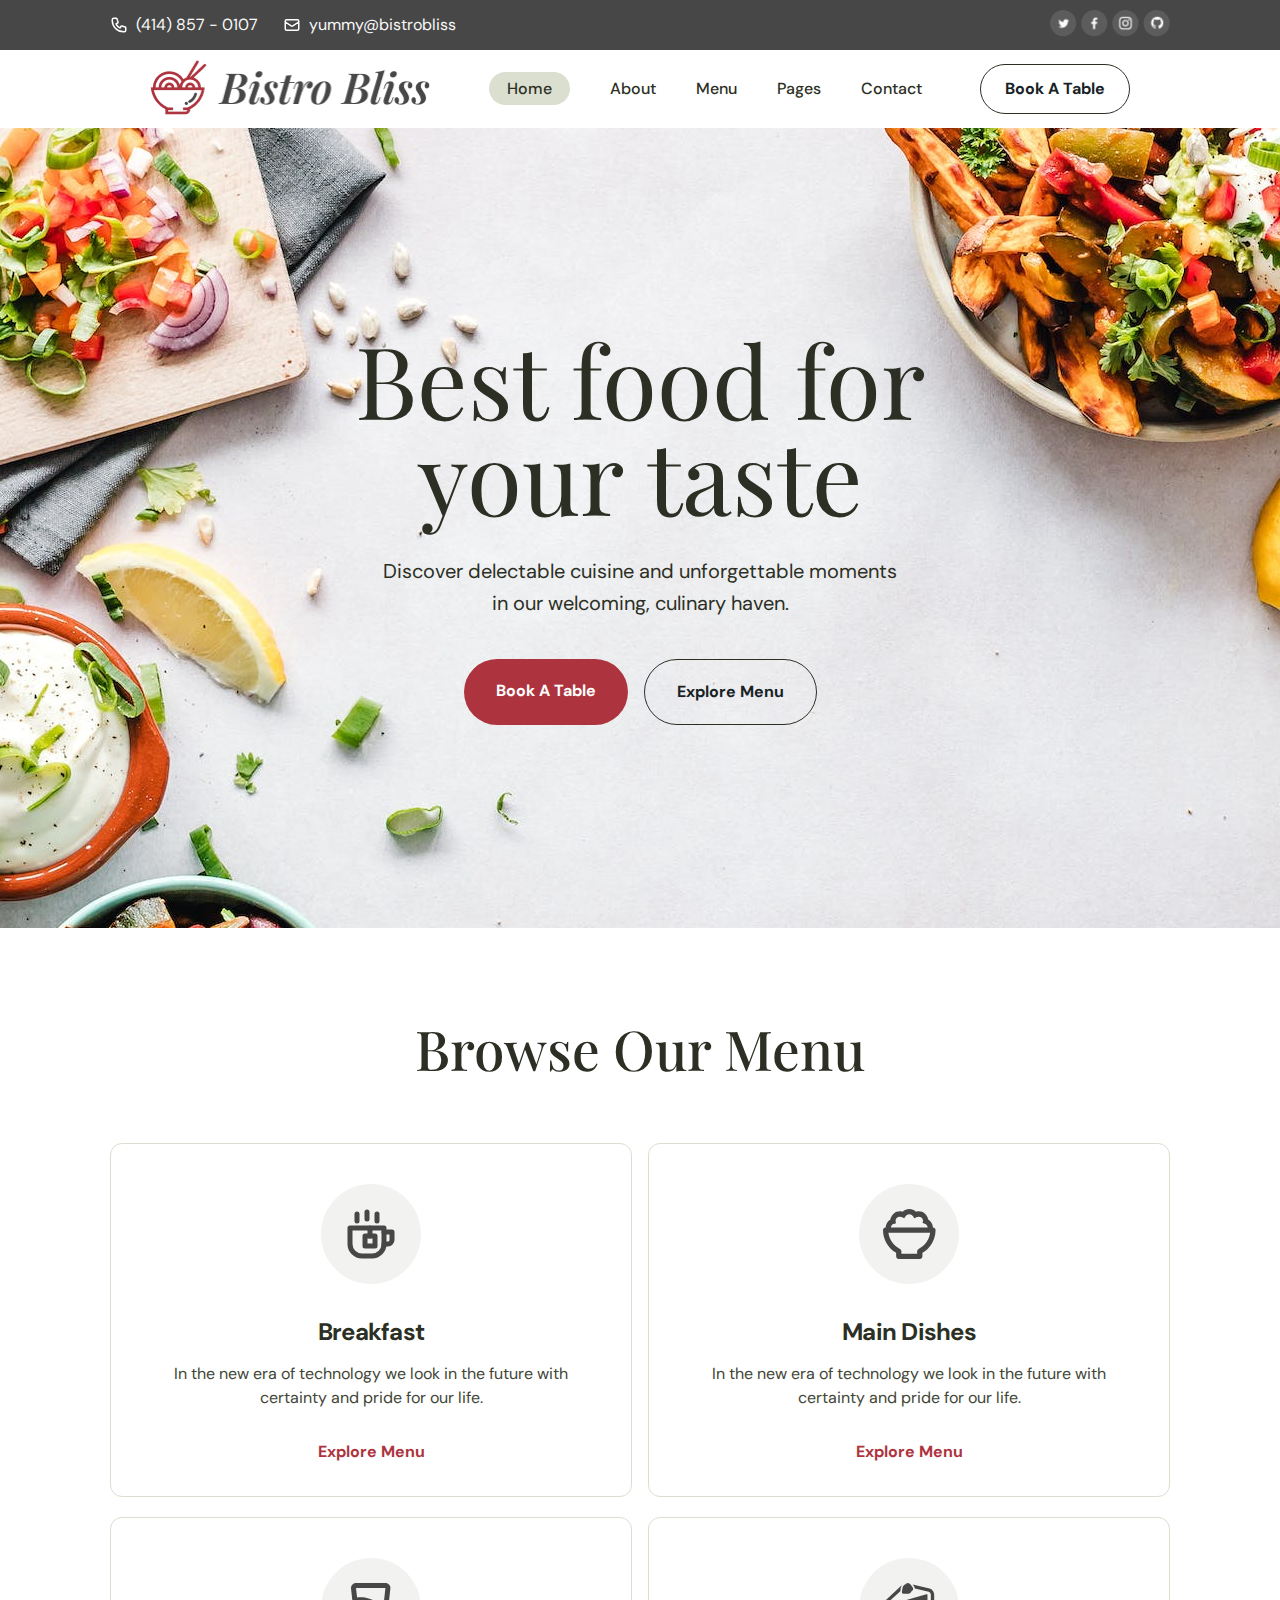
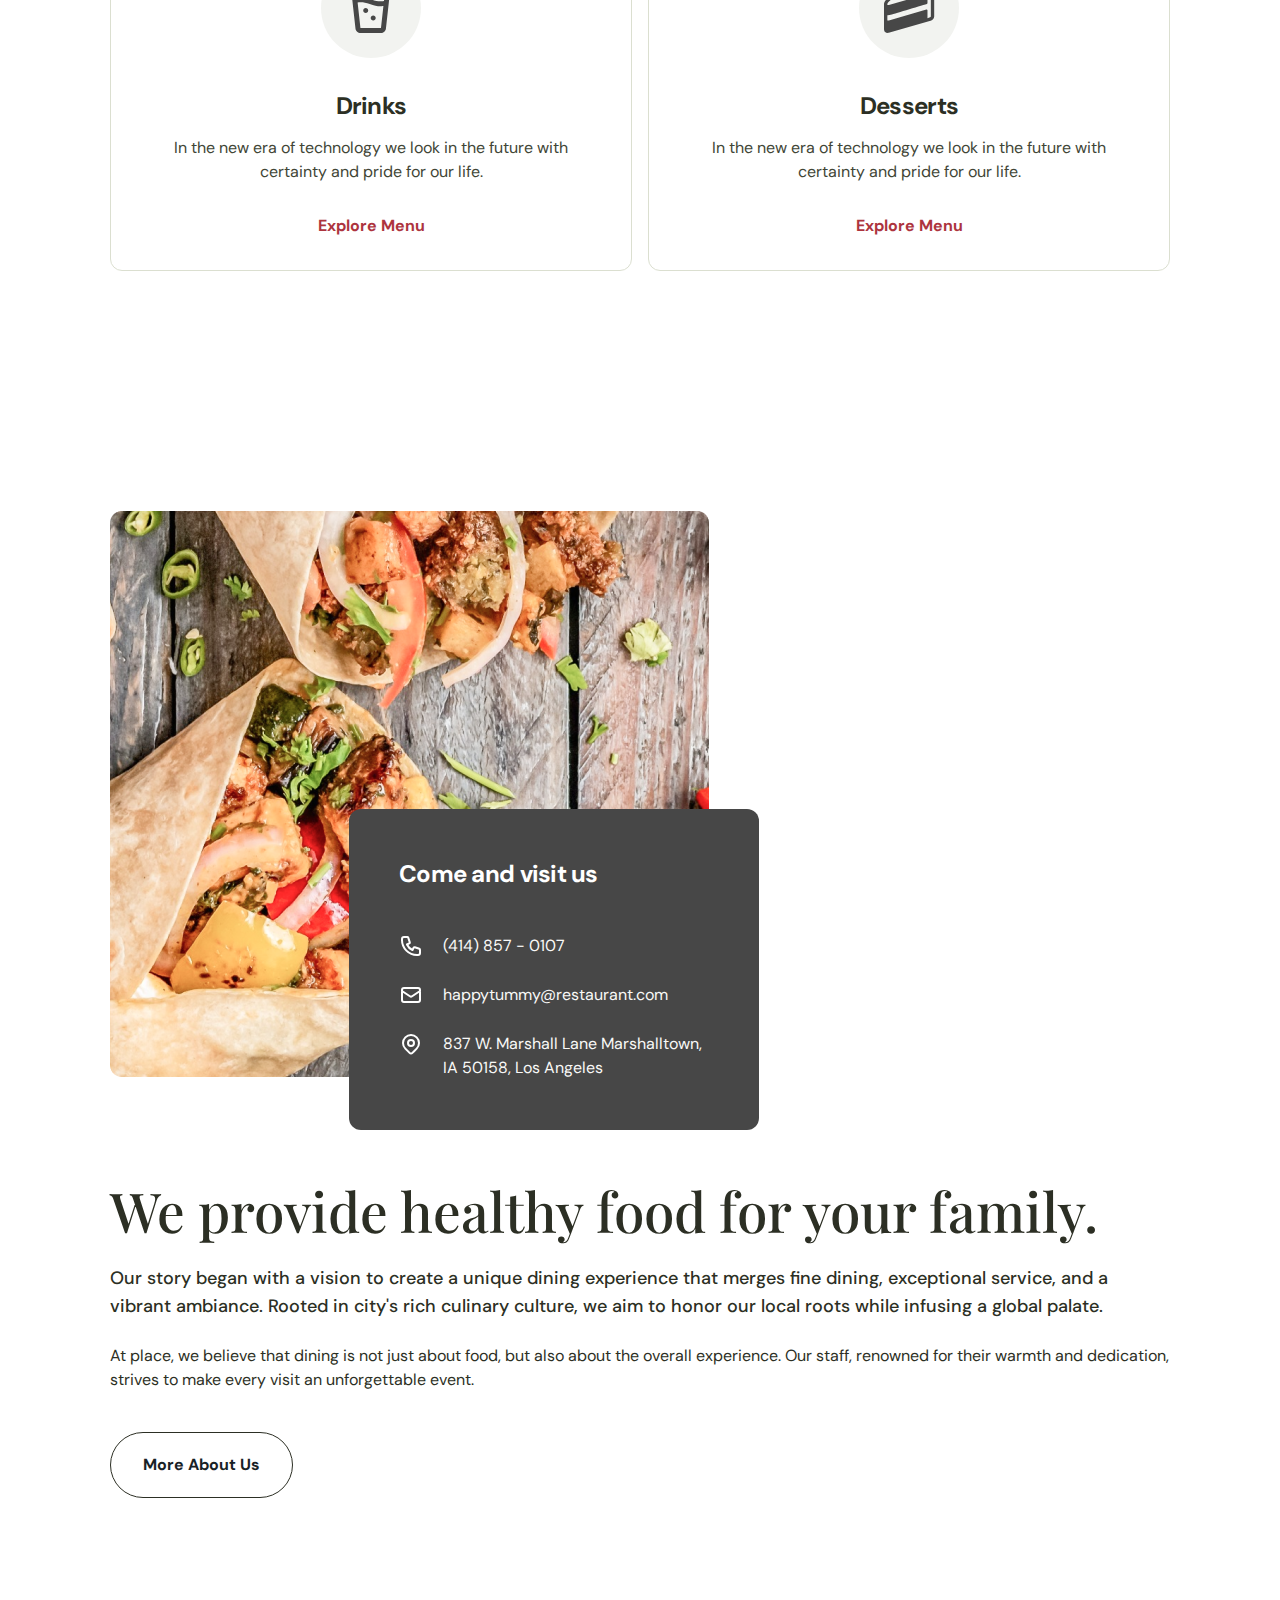
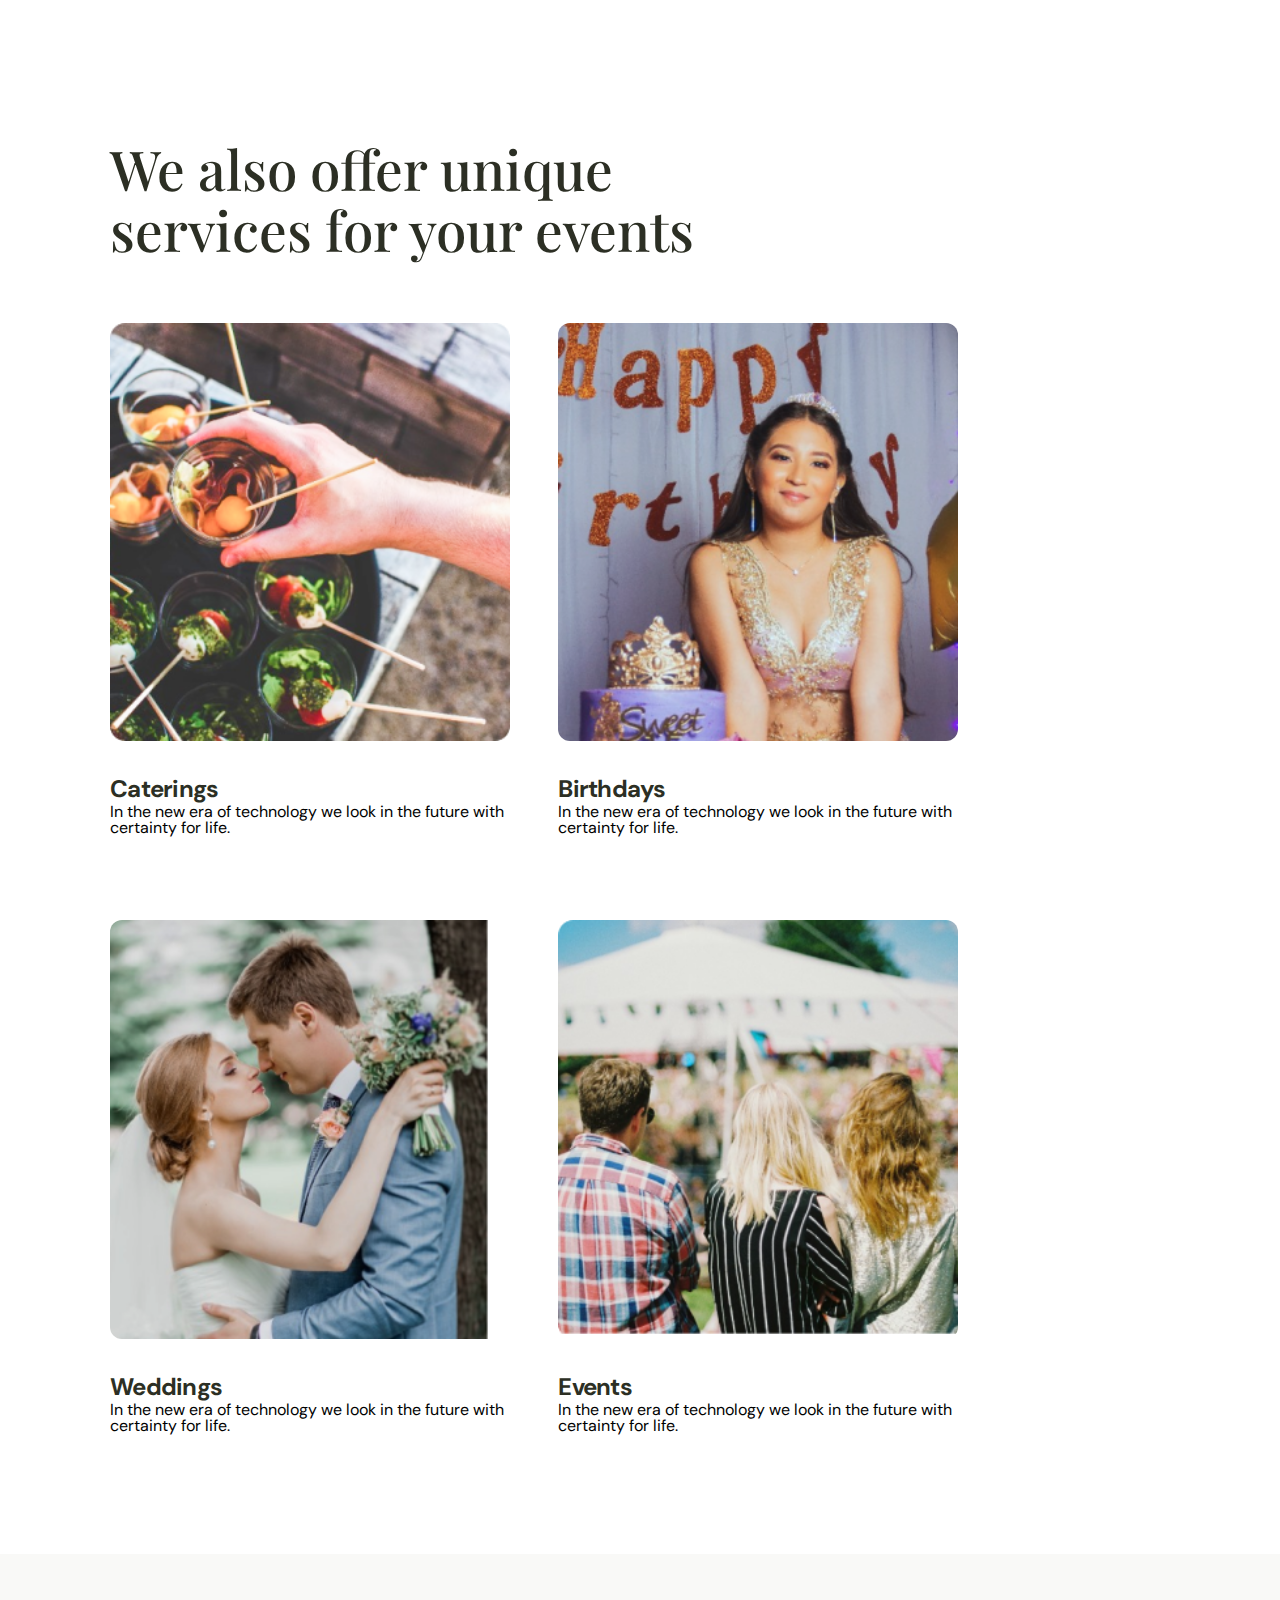
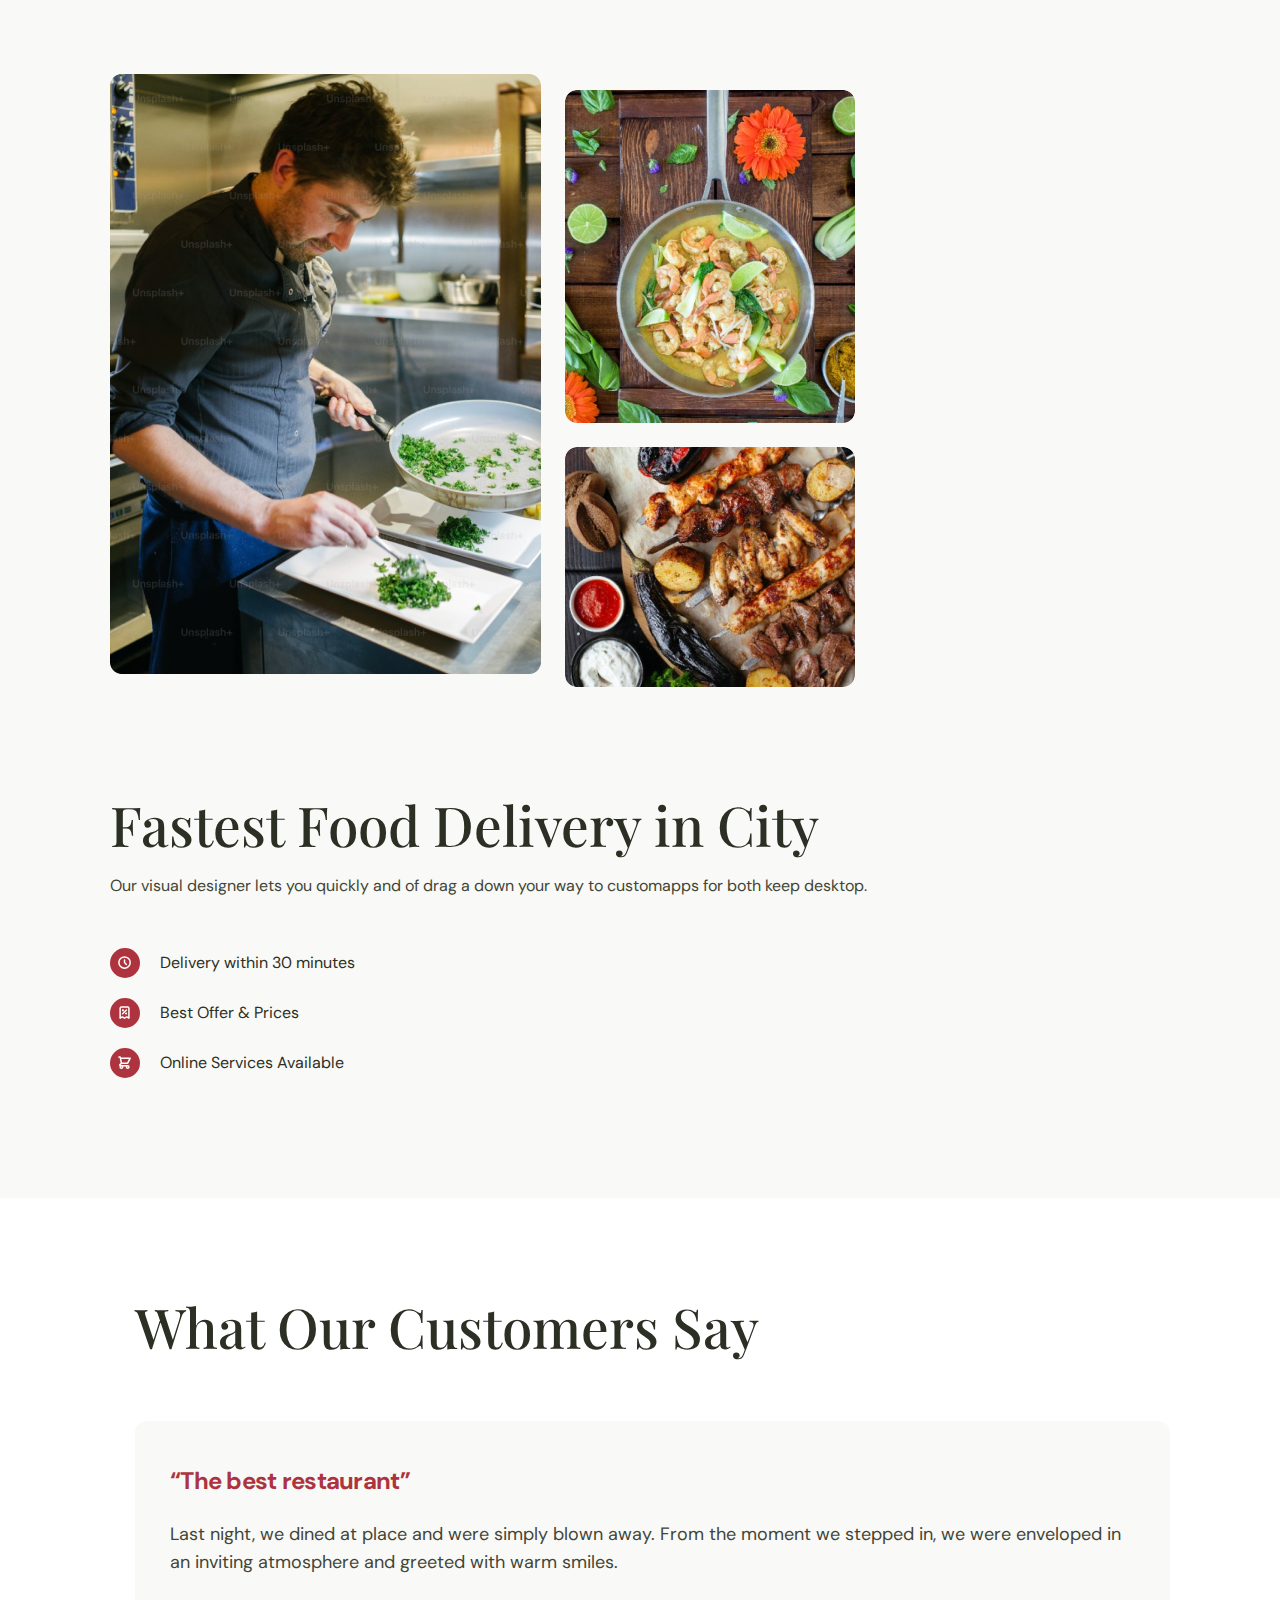
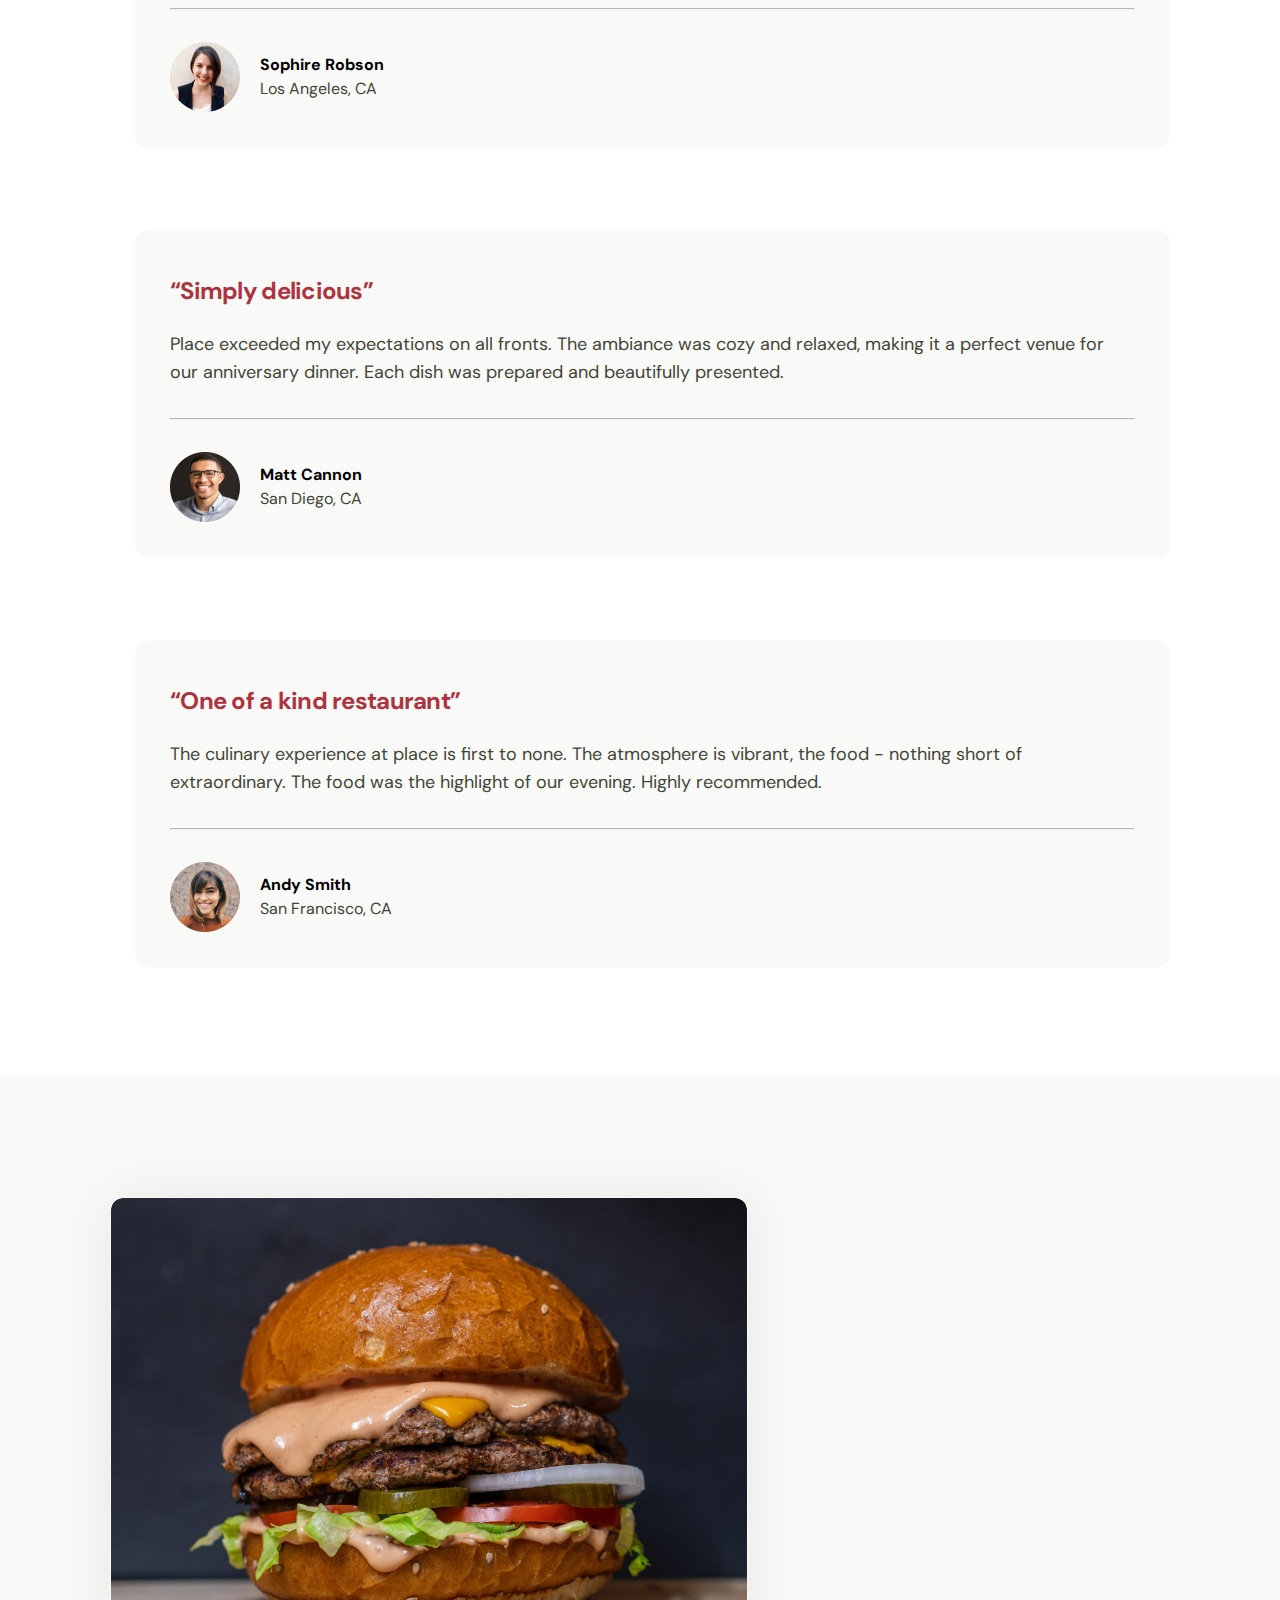
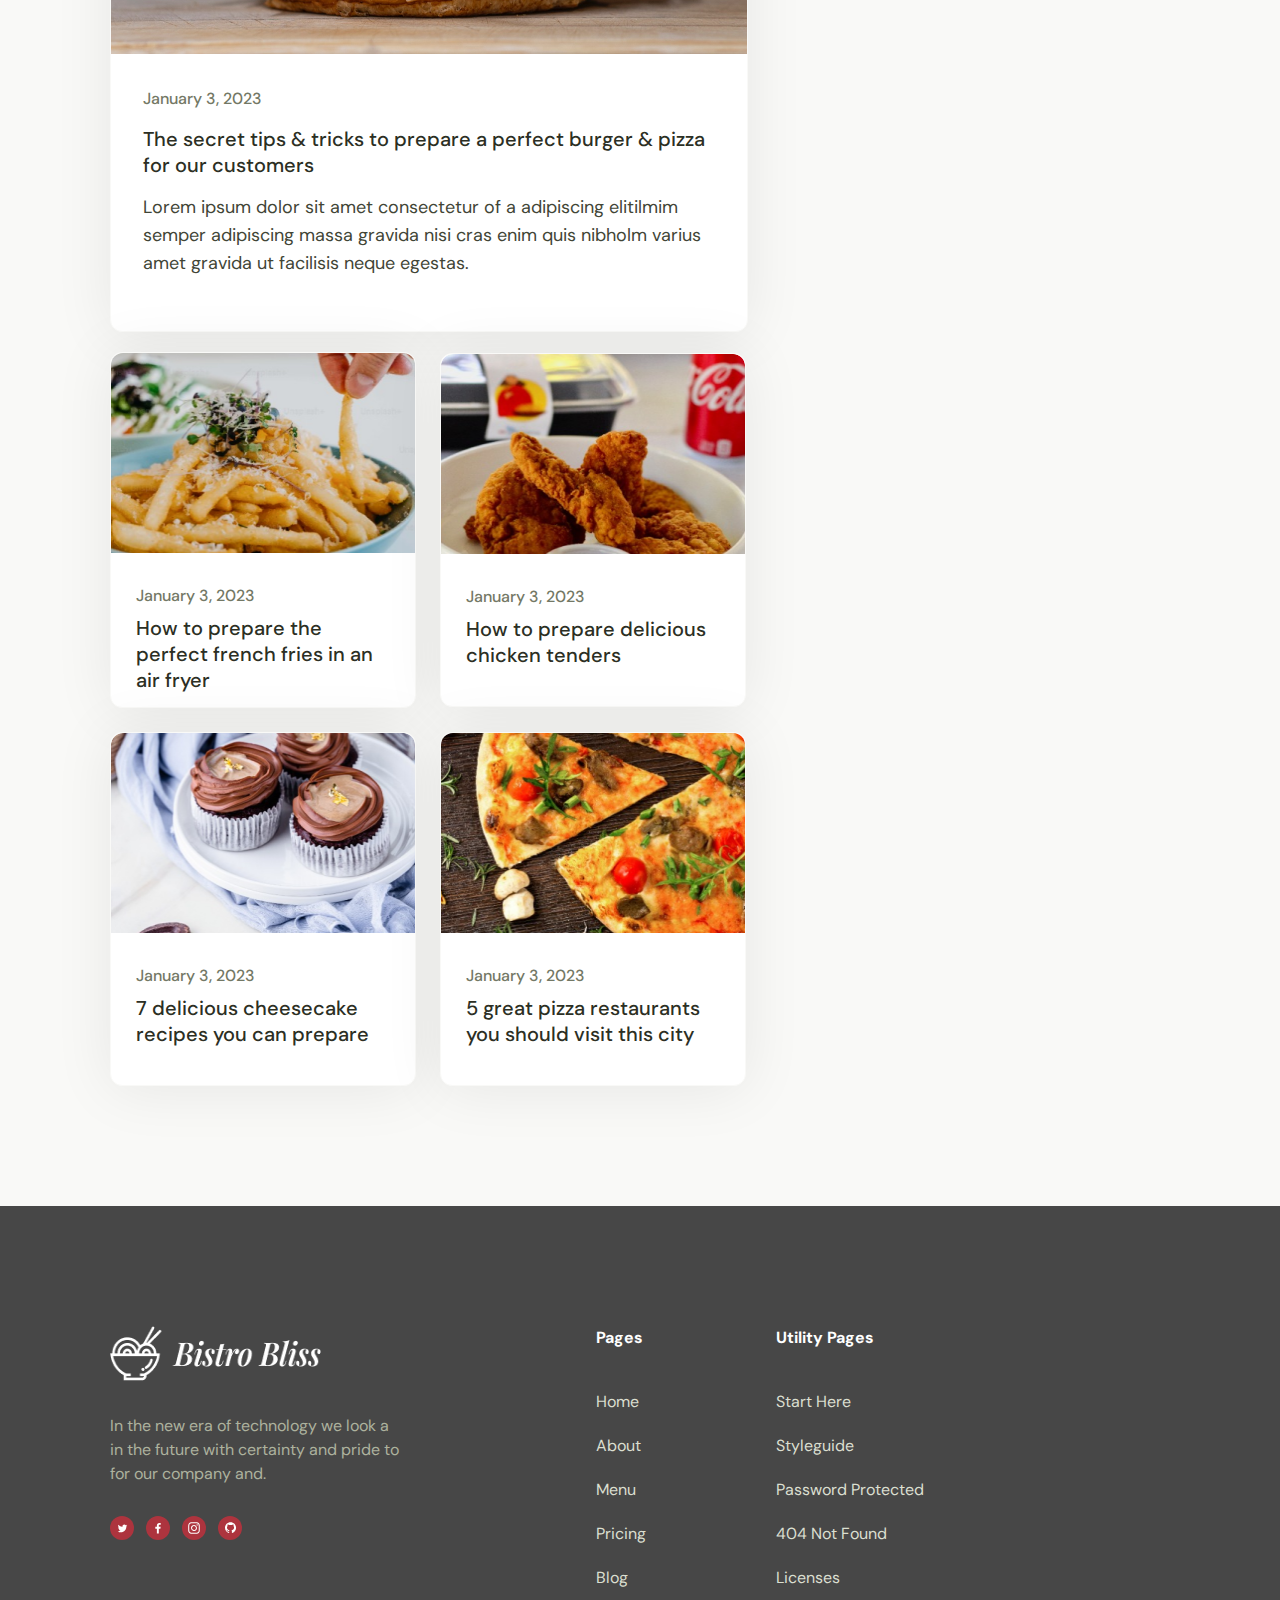
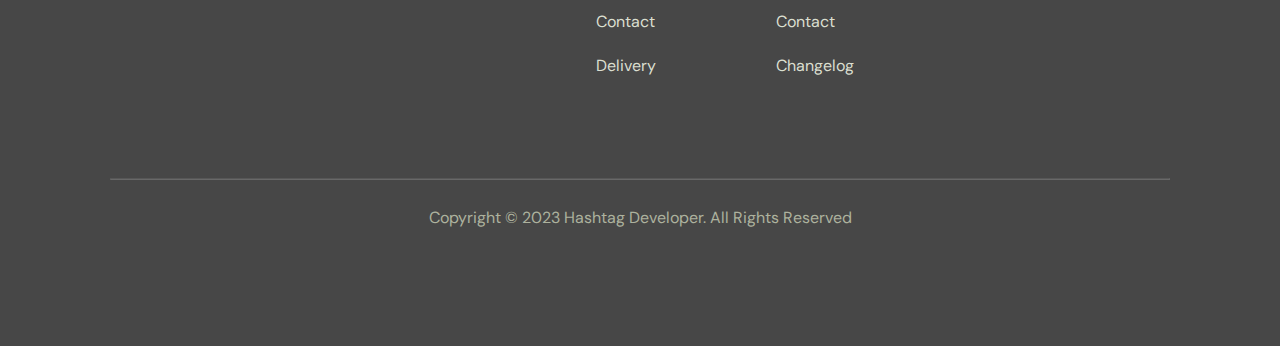
==== index.html @ 0e1b4b68 "add git" ====
<!DOCTYPE html>
<html lang="en">
  <head>
    <meta charset="UTF-8" />
    <meta name="viewport" content="width=device-width, initial-scale=1.0" />
    <title>Document</title>
    <link
      rel="stylesheet"
      href="./fontawesome-free-6.6.0-web/css/all.min.css"
    />
    <style>
      @import url("https://fonts.googleapis.com/css2?family=DM+Sans:ital,opsz,wght@0,9..40,100..1000;1,9..40,100..1000&display=swap");
    </style>
    <style>
      @import url("https://fonts.googleapis.com/css2?family=DM+Sans:ital,opsz,wght@0,9..40,100..1000;1,9..40,100..1000&family=Playfair+Display:ital,wght@0,400..900;1,400..900&display=swap");
    </style>
    <!-- <link rel="stylesheet" href="./reset.css" />
    <link rel="stylesheet" href="./style.css" />
    <link rel="stylesheet" href="./main.css" />
    <link rel="stylesheet" href="./grid.css" /> -->
    <link rel="stylesheet" href="./assets/styles/main.css" />
  </head>
  <body>
    <div class="container">
      <!-- header -->
      <div class="header-top d-flex-between">
        <div class="header-contact-left d-flex-between">
          <a href="tel:(414) 857 - 0107" class="d-flex-between gap-8">
            <img src="./img/phone.svg" alt="image" class="icon-header-left" />
            (414) 857 - 0107
          </a>
          <a href="mailto:yummy@bistrobliss" class="d-flex-between gap-8">
            <img src="./img/mail.svg" alt="image" class="icon-header-left" />
            yummy@bistrobliss
          </a>
        </div>
        <div class="header-contact-right d-flex-between gap-4">
          <a href="#!">
            <img
              src="./img/tw-hd.png"
              alt="Twitter"
              class="icon-contact-header"
            />
          </a>
          <a href="#!">
            <img
              src="./img/fb-hd.png"
              alt="Facebook"
              class="icon-contact-header"
            />
          </a>
          <a href="#!">
            <img
              src="./img/ig-hd.png"
              alt="Instagram"
              class="icon-contact-header"
            />
          </a>
          <a href="#!">
            <img src="./img/git-hd.png" alt="Git" class="icon-contact-header" />
          </a>
        </div>
      </div>
      <header id="header">
        <div class="header-inner d-flex-between">
          <a href="#!">
            <img src="./img/Logo.png" alt="Logo" class="header-logo" />
          </a>
          <nav class="nav-pc">
            <ul class="nav-inner d-flex-between">
              <li><a href="home.html" class="click">Home</a></li>
              <li><a href="about.html">About</a></li>
              <li><a href="menu.html">Menu</a></li>
              <li><a href="blog.html">Pages</a></li>
              <li><a href="contact.html">Contact</a></li>
            </ul>
          </nav>
          <label for="nav-mobile-input" class="nav-bars">
            <i class="fa-solid fa-bars"></i>
          </label>
          <input
            type="checkbox"
            hidden
            name=""
            class="nav-input"
            id="nav-mobile-input"
          />
          <label for="nav-mobile-input" class="nav-overlay"></label>

          <nav class="nav-mobile">
            <label for="nav-mobile-input" class="nav-mobile-close">
              <i class="fa-solid fa-xmark"></i>
            </label>

            <ul class="nav-mobile-inner">
              <li><a href="home.html">Home</a></li>
              <li><a href="about.html">About</a></li>
              <li><a href="menu.html">Menu</a></li>
              <li><a href="blog.html">Pages</a></li>
              <li><a href="contact.html">Contact</a></li>
            </ul>
          </nav>

          <a href="#!" class="btn btn-header">Book A Table</a>
        </div>
      </header>
      <!-- end header -->

      <!-- banner -->
      <section id="banner" class="d-flex-between">
        <div class="title-banner">
          <h1>
            <a href="#!">
              Best food for<br />
              your taste
            </a>
          </h1>
          <p>
            Discover delectable cuisine and unforgettable moments <br />
            in our welcoming, culinary haven.
          </p>
          <div class="group-btn">
            <a href="#!" class="btn btn-banner-red">Book A Table</a>
            <a href="#!" class="btn btn-banner-transparent">Explore Menu</a>
          </div>
        </div>
      </section>
      <!-- end banner -->

      <!-- browse-our-menu -->
      <section class="browse-our-menu">
        <div class="title-menu">
          <h2><a href="#!" class="title-h2">Browse Our Menu</a></h2>
        </div>

        <div class="grid wide group-card-menu">
          <div class="row">
            <div class="col l-3 m-6 c-12">
              <div class="menu-item">
                <a href="#!">
                  <img
                    src="./img/icon-breakfast.svg"
                    alt="image"
                    class="menu-item-icon"
                  />
                </a>
                <h3><a class="menu-item-name" href="#!">Breakfast</a></h3>
                <p class="description">
                  In the new era of technology we look in the future with
                  certainty and pride for our life.
                </p>
                <a href="#!" class="explore-menu">Explore Menu</a>
              </div>
            </div>
            <div class="col l-3 m-6 c-12">
              <div class="menu-item">
                <a href="#!">
                  <img
                    src="./img/icon-main.svg"
                    alt="image"
                    class="menu-item-icon"
                  />
                </a>
                <h3><a class="menu-item-name" href="#!">Main Dishes</a></h3>
                <p class="description">
                  In the new era of technology we look in the future with
                  certainty and pride for our life.
                </p>
                <a href="#!" class="explore-menu">Explore Menu</a>
              </div>
            </div>
            <div class="col l-3 m-6 c-12">
              <div class="menu-item">
                <a href="#!">
                  <img
                    src="./img/icon-drinks.svg"
                    alt="image"
                    class="menu-item-icon"
                  />
                </a>
                <h3><a class="menu-item-name" href="#!">Drinks</a></h3>
                <p class="description">
                  In the new era of technology we look in the future with
                  certainty and pride for our life.
                </p>
                <a href="#!" class="explore-menu">Explore Menu</a>
              </div>
            </div>
            <div class="col l-3 m-6 c-12">
              <h2>
                <div class="menu-item">
                  <a href="#!">
                    <img
                      src="./img/icon-desserts.svg"
                      alt="image"
                      class="menu-item-icon"
                    />
                  </a>
                  <h3><a class="menu-item-name" href="#!">Desserts</a></h3>
                  <p class="description">
                    In the new era of technology we look in the future with
                    certainty and pride for our life.
                  </p>
                  <a href="#!" class="explore-menu">Explore Menu</a>
                </div>
              </h2>
            </div>
          </div>
        </div>
      </section>
      <!--end-browse-our-menu -->

      <!-- about -->
      <section class="about">
        <div class="about-inner d-flex-between">
          <div class="about-content-left">
            <a href="#!">
              <img
                src="./img/about-us.png"
                alt="About"
                class="about-image about-size"
              />
            </a>
            <div class="card-contact">
              <a href="#!" class="visit-us">Come and visit us</a>
              <div class="about-contact">
                <a href="tel:(414) 857 - 0107" class="d-flex mg-45 gap-20">
                  <img src="./img/phone.svg" alt="image" class="icon-contact" />
                  (414) 857 - 0107
                </a>
                <a
                  href="mailto:happytummy@restaurant.com"
                  class="d-flex gap-20"
                >
                  <img src="./img/mail.svg" alt="image" class="icon-contact" />
                  happytummy@restaurant.com
                </a>
                <address>
                  <a href="#!" class="card-address gap-20">
                    <img
                      src="./img/address.svg"
                      alt="image"
                      class="icon-contact"
                    />
                    837 W. Marshall Lane Marshalltown, IA 50158, Los Angeles
                  </a>
                </address>
              </div>
            </div>
          </div>

          <div class="about-content about-size">
            <h2>
              <a href="#!" class="title-h2">
                We provide healthy food for your family.
              </a>
            </h2>
            <p class="about-desc-1 about-desc">
              Our story began with a vision to create a unique dining experience
              that merges fine dining, exceptional service, and a vibrant
              ambiance. Rooted in city's rich culinary culture, we aim to honor
              our local roots while infusing a global palate.
            </p>
            <p class="about-desc-2 about-desc desc">
              At place, we believe that dining is not just about food, but also
              about the overall experience. Our staff, renowned for their warmth
              and dedication, strives to make every visit an unforgettable
              event.
            </p>
            <a href="#!" class="btn btn-about">More About Us</a>
          </div>
        </div>
      </section>
      <!-- end-about -->
      <!-- Services -->
      <section class="services">
        <div class="service-title">
          <h2>
            <a href="#!" class="title-h2">
              We also offer unique <br />
              services for your events
            </a>
          </h2>
        </div>
        <div class="grid wide service-card">
          <div class="row">
            <div class="col l-3 m-5 c-12">
              <div class="service-item">
                <a href="#!">
                  <img
                    src="./img/caterings.png"
                    alt="Service"
                    class="service-image"
                  />
                </a>
                <h3><a href="#!">Caterings</a></h3>
                <div class="service-desc">
                  <p>
                    In the new era of technology we look in the future with
                    certainty for life.
                  </p>
                </div>
              </div>
            </div>

            <div class="col l-3 m-5 c-12">
              <div class="service-item">
                <a href="#!">
                  <img
                    src="./img/birthday.png"
                    alt="Service"
                    class="service-image"
                  />
                </a>
                <h3><a href="#!">Birthdays</a></h3>
                <div class="service-desc">
                  <p>
                    In the new era of technology we look in the future with
                    certainty for life.
                  </p>
                </div>
              </div>
            </div>

            <div class="col l-3 m-5 c-12">
              <div class="service-item">
                <a href="#!">
                  <img
                    src="./img/wedding.png"
                    alt="Service"
                    class="service-image"
                  />
                </a>
                <h3><a href="#!">Weddings</a></h3>
                <div class="service-desc">
                  <p>
                    In the new era of technology we look in the future with
                    certainty for life.
                  </p>
                </div>
              </div>
            </div>

            <div class="col l-3 m-5 c-12">
              <div class="service-item">
                <a href="#!">
                  <img
                    src="./img/event.png"
                    alt="Service"
                    class="service-image"
                  />
                </a>
                <h3><a href="#!">Events</a></h3>
                <div class="service-desc">
                  <p>
                    In the new era of technology we look in the future with
                    certainty for life.
                  </p>
                </div>
              </div>
            </div>
          </div>
        </div>
      </section>
      <!-- content -->
      <section class="content">
        <div class="content-image d-flex-between">
          <div class="content-image-left">
            <img src="./img/fast-food.png" alt="Fast food" />
          </div>
          <div class="content-image-right">
            <img src="./img/fast-food-2.png" alt="image" class="image-top" />
            <img src="./img/fast-food-3.png" alt="image" class="image-bt" />
          </div>
        </div>
        <div class="title-content content-size">
          <h2>
            <a href="#!" class="title-h2"> Fastest Food Delivery in City </a>
          </h2>
          <p class="content-desc desc">
            Our visual designer lets you quickly and of drag a down your way to
            customapps for both keep desktop.
          </p>
          <div class="features">
            <div class="feature-content d-flex gap-20">
              <div class="icon-feature">
                <img
                  src="./img/clock.svg"
                  alt="image"
                  class="icon-feature-img"
                />
              </div>
              <a href="#!">Delivery within 30 minutes</a>
            </div>
            <div class="feature-content d-flex gap-20">
              <div class="icon-feature">
                <img
                  src="./img/receipt-tax.svg"
                  alt="image"
                  class="icon-feature-img"
                />
              </div>
              <a href="#!">Best Offer & Prices</a>
            </div>
            <div class="feature-content d-flex gap-20">
              <div class="icon-feature">
                <img
                  src="./img/shopping-cart.svg"
                  alt="image"
                  class="icon-feature-img"
                />
              </div>
              <a href="#!">Online Services Available</a>
            </div>
          </div>
        </div>
      </section>
      <!-- end-content -->

      <!-- Testimonial -->
      <section class="testimonial">
        <div class="title-testimonial">
          <h2><a href="#!" class="title-h2">What Our Customers Say</a></h2>
        </div>
        <div class="testimonial-user">
          <div class="grid wide service-card">
            <div class="row">
              <div class="col l-4 m-12 c-12">
                <div class="testimonial-user-card">
                  <h3>
                    <a href="#!" class="topic-testimonial"
                      >“The best restaurant”</a
                    >
                  </h3>
                  <p class="review-testimonial">
                    Last night, we dined at place and were simply blown away.
                    From the moment we stepped in, we were enveloped in an
                    inviting atmosphere and greeted with warm smiles.
                  </p>
                  <div class="line"><hr /></div>
                  <div class="user-info d-flex gap-20">
                    <img
                      src="./img/avatar/robson.png"
                      alt="Robson"
                      class="avatar"
                    />
                    <div class="name-address">
                      <span class="user-name">Sophire Robson</span>
                      <address>Los Angeles, CA</address>
                    </div>
                  </div>
                </div>
              </div>

              <div class="col l-4 m-12 c-12">
                <div class="testimonial-user-card">
                  <h3>
                    <a href="#!" class="topic-testimonial"
                      >“Simply delicious”</a
                    >
                  </h3>
                  <p class="review-testimonial">
                    Place exceeded my expectations on all fronts. The ambiance
                    was cozy and relaxed, making it a perfect venue for our
                    anniversary dinner. Each dish was prepared and beautifully
                    presented.
                  </p>
                  <div class="line"><hr /></div>
                  <div class="user-info d-flex gap-20">
                    <img
                      src="./img/avatar/cannon.png"
                      alt="Robson"
                      class="avatar"
                    />
                    <div class="name-address">
                      <span class="user-name">Matt Cannon</span>
                      <address>San Diego, CA</address>
                    </div>
                  </div>
                </div>
              </div>

              <div class="col l-4 m-12 c-12">
                <div class="testimonial-user-card">
                  <h3>
                    <a href="#!" class="topic-testimonial"
                      >“One of a kind restaurant”</a
                    >
                  </h3>
                  <p class="review-testimonial">
                    The culinary experience at place is first to none. The
                    atmosphere is vibrant, the food - nothing short of
                    extraordinary. The food was the highlight of our evening.
                    Highly recommended.
                  </p>
                  <div class="line"><hr /></div>
                  <div class="user-info d-flex gap-20">
                    <img
                      src="./img/avatar/smith.png"
                      alt="Robson"
                      class="avatar"
                    />
                    <div class="name-address">
                      <span class="user-name">Andy Smith</span>
                      <address>San Francisco, CA</address>
                    </div>
                  </div>
                </div>
              </div>
            </div>
          </div>
        </div>
      </section>
      <!-- end testimonial -->
      <!-- Blog -->
      <section class="blog d-flex gap-20">
        <div class="blog-content-left">
          <a href="#!">
            <img
              src="./img/our-blog-1.png"
              alt="Our Blog"
              class="blog-image-left"
            />
          </a>
          <div class="content-article-left">
            <span class="blog-date">January 3, 2023</span>
            <h3>
              <a href="#!" class="title-blog">
                The secret tips & tricks to prepare a perfect burger & pizza for
                our customers
              </a>
            </h3>
            <p class="desc-blog">
              Lorem ipsum dolor sit amet consectetur of a adipiscing elitilmim
              semper adipiscing massa gravida nisi cras enim quis nibholm varius
              amet gravida ut facilisis neque egestas.
            </p>
          </div>
        </div>
        <div class="blog-content-right d-flex">
          <div class="content-article">
            <a href="#!">
              <img
                src="./img/our-blog-2.png"
                alt="Our Blog"
                class="blog-image-right"
              />
            </a>
            <div class="content-article-right">
              <span class="blog-date">January 3, 2023</span>
              <a href="#!" class="title-blog">
                How to prepare the perfect french fries in an air fryer
              </a>
            </div>
          </div>

          <div class="content-article">
            <a href="#!">
              <img
                src="./img/our-blog-3.png"
                alt="Our Blog"
                class="blog-image-right"
              />
            </a>
            <div class="content-article-right">
              <span class="blog-date">January 3, 2023</span>
              <a href="#!" class="title-blog">
                How to prepare delicious chicken tenders
              </a>
            </div>
          </div>

          <div class="content-article">
            <a href="#!">
              <img
                src="./img/our-blog-4.png"
                alt="Our Blog"
                class="blog-image-right"
              />
            </a>
            <div class="content-article-right">
              <span class="blog-date">January 3, 2023</span>
              <a href="#!" class="title-blog">
                7 delicious cheesecake recipes you can prepare
              </a>
            </div>
          </div>

          <div class="content-article">
            <a href="#!">
              <img
                src="./img/our-blog-5.png"
                alt="Our Blog"
                class="blog-image-right"
              />
            </a>
            <div class="content-article-right">
              <span class="blog-date">January 3, 2023</span>
              <a href="#!" class="title-blog">
                5 great pizza restaurants you should visit this city
              </a>
            </div>
          </div>
        </div>
      </section>
      <!-- end-block -->
      <footer>
        <div id="footer">
          <div class="contact">
            <a href="#!">
              <img
                src="./img/logo-footer.png"
                alt="image"
                class="logo-footer"
              />
            </a>
            <div class="desc-footer desc">
              In the new era of technology we look a in the future with
              certainty and pride to for our company and.
            </div>
            <div class="icon-contact-footer">
              <a href="#!">
                <img src="./img/icon/1.svg" alt="image" class="icon-footer" />
              </a>
              <a href="#!">
                <img src="./img/icon/2.svg" alt="image" class="icon-footer" />
              </a>
              <a href="#!">
                <img src="./img/icon/3.svg" alt="image" class="icon-footer" />
              </a>
              <a href="#!">
                <img src="./img/icon/4.svg" alt="image" class="icon-footer" />
              </a>
            </div>
          </div>
          <div class="footer-list">
            <div class="footer-item">
              <div class="title-page-footer">Pages</div>
              <ul class="list-menu-footer">
                <li><a href="#!">Home</a></li>
                <li><a href="#!">About</a></li>
                <li><a href="#!">Menu</a></li>
                <li><a href="#!">Pricing</a></li>
                <li><a href="#!">Blog</a></li>
                <li><a href="#!">Contact</a></li>
                <li><a href="#!">Delivery</a></li>
              </ul>
            </div>
            <div class="footer-item">
              <div class="title-page-footer">Utility Pages</div>
              <ul class="list-menu-footer">
                <li><a href="#!">Start Here</a></li>
                <li><a href="#!">Styleguide</a></li>
                <li><a href="#!">Password Protected</a></li>
                <li><a href="#!">404 Not Found</a></li>
                <li><a href="#!">Licenses</a></li>
                <li><a href="#!">Contact</a></li>
                <li><a href="#!">Changelog</a></li>
              </ul>
            </div>
          </div>
          <div class="footer-follow-us">
            <a href="#!">
              <img src="./img/footer-1.png" alt="Footer" class="footer-image" />
            </a>
            <a href="#!">
              <img src="./img/footer-2.png" alt="Footer" class="footer-image" />
            </a>
            <a href="#!">
              <img src="./img/footer-3.png" alt="Footer" class="footer-image" />
            </a>
            <a href="#!">
              <img src="./img/footer-4.png" alt="Footer" class="footer-image" />
            </a>
          </div>
        </div>
        <div class="line-footer">
          <hr />
        </div>
        <div class="copyright">
          Copyright © 2023 Hashtag Developer. All Rights Reserved
        </div>
      </footer>
    </div>
  </body>
</html>
---- assets/styles/main.css ----
/* http://meyerweb.com/eric/tools/css/reset/ 
   v2.0 | 20110126
   License: none (public domain)
*/
html, body, div, span, applet, object, iframe,
h1, h2, h3, h4, h5, h6, p, blockquote, pre,
a, abbr, acronym, address, big, cite, code,
del, dfn, em, img, ins, kbd, q, s, samp,
small, strike, strong, sub, sup, tt, var,
b, u, i, center,
dl, dt, dd, ol, ul, li,
fieldset, form, label, legend,
table, caption, tbody, tfoot, thead, tr, th, td,
article, aside, canvas, details, embed,
figure, figcaption, footer, header, hgroup,
menu, nav, output, ruby, section, summary,
time, mark, audio, video {
  margin: 0;
  padding: 0;
  border: 0;
  font-size: 100%;
  font: inherit;
  vertical-align: baseline;
}

/* HTML5 display-role reset for older browsers */
article, aside, details, figcaption, figure,
footer, header, hgroup, menu, nav, section {
  display: block;
}

body {
  line-height: 1;
}

ol, ul {
  list-style: none;
}

blockquote, q {
  quotes: none;
}

blockquote:before, blockquote:after,
q:before, q:after {
  content: "";
  content: none;
}

table {
  border-collapse: collapse;
  border-spacing: 0;
}

* {
  box-sizing: border-box;
}

html {
  font-size: 62.5%;
  font-family: "DM Sans", sans-serif;
}

body {
  font-size: 1.6rem;
  margin: 0;
  padding: 0;
}

:root {
  --primary-color:#2C2F24;
  --secondary-color:#FFF;
  --border-color: #DBDFD0;
  --text-color: #414536;
}

.container {
  width: 1600px;
  max-width: 100%;
  margin-left: auto;
  margin-right: auto;
  padding: 0;
}

a {
  text-decoration: none;
  color: #2C2F24;
}

.d-flex-between {
  display: flex;
  align-items: center;
  justify-content: space-between;
}

.title-h2 {
  color: var(--primary-color);
  font-family: "Playfair Display";
  font-size: 55px;
  font-style: normal;
  font-weight: 500;
  line-height: 60.5px;
}

img {
  width: 100%;
}

.gap-8 {
  gap: 8px;
}

.gap-4 {
  gap: 4px;
}

.gap-20 {
  gap: 20px;
}

.mg-45 {
  margin-top: 45px;
}

.d-flex {
  display: flex;
  align-items: center;
}

.desc {
  color: #414536;
  font-style: normal;
  font-weight: 400;
  line-height: 24px;
}

.header-top {
  padding: 10px 110px;
  background: #474747;
}

.header-contact-left {
  display: flex;
  gap: 25px;
}
.header-contact-left a {
  color: #F9F9F7;
  font-size: 16px;
  font-style: normal;
  font-weight: 400;
  line-height: 24px;
}

.icon-header-left {
  height: 18px;
  width: 18px;
}

.icon-contact-header {
  height: 27px;
  width: 27px;
  background-color: none;
}

.header-inner {
  padding: 10px 150px;
}

.header-logo {
  width: 280px;
  height: 55px;
}

.nav-inner {
  gap: 8px;
}
.nav-inner a {
  color: var(--primary-color);
  font-style: normal;
  font-weight: 500;
  line-height: 24px; /* 150% */
}
.nav-inner li {
  padding: 4px 16px;
  transition: all ease-in-out 0.3s;
}
.nav-inner li:hover {
  opacity: 0.7;
}
.nav-inner .click {
  padding: 6px 18px;
  border-radius: 34px;
  background-color: #DBDFD0;
}

.nav-bars {
  font-size: 20px;
  color: #000;
  display: none;
}

.nav-overlay {
  z-index: 888;
  position: fixed;
  top: 0;
  right: 0;
  bottom: 0;
  left: 0;
  background-color: rgba(0, 0, 0, 0.3);
  display: none;
}

.nav-mobile {
  z-index: 999;
  position: fixed;
  top: 0;
  right: 0;
  bottom: 0;
  width: 320px;
  max-width: 100%;
  background-color: #4e4e4e;
  transform: translateX(100%);
}

.nav-mobile-close {
  position: absolute;
  font-size: 28px;
  color: #b8b8b8;
  right: 10px;
  top: 10px;
}

.nav-mobile-inner {
  margin-top: 24px;
  margin-left: 24px;
}
.nav-mobile-inner li a {
  display: block;
  padding: 8px 0;
  color: #fff;
  font-size: 1.4rem;
}

.nav-input:checked ~ .nav-overlay {
  display: block;
}

.nav-input:checked ~ .nav-mobile {
  transform: translateX(0%);
}

footer {
  background: #474747;
  padding: 120px 110px;
}
footer .line-footer {
  margin-top: 100px;
  color: #414536;
  opacity: 0.2;
}

#footer {
  display: flex;
  gap: 135px;
  justify-content: space-between;
}

.logo-footer {
  width: 211px;
  height: 55px;
}

.footer-image {
  width: 194px;
  height: 170px;
  flex-shrink: 0;
}

.desc-footer {
  color: #ADB29E;
}

.contact {
  display: flex;
  flex-direction: column;
  gap: 30px;
  max-width: 294px;
}

.icon-contact-footer {
  display: flex;
  gap: 12px;
}

.icon-footer {
  width: 24px;
  height: 24px;
}

.footer-list {
  display: flex;
  gap: 120px;
}

.title-page-footer {
  margin-bottom: 40px;
  color: var(--secondary-color);
  font-weight: 700;
  line-height: 24px;
}

.list-menu-footer {
  display: flex;
  flex-direction: column;
  gap: 20px;
}
.list-menu-footer li a {
  color: #DBDFD0;
  font-weight: 400;
  line-height: 24px;
}

.footer-follow-us {
  max-width: 406px;
  display: flex;
  flex-wrap: wrap;
  gap: 18px;
}
.footer-follow-us .footer-image {
  border-radius: 12px;
}

.copyright {
  margin-top: 30px;
  text-align: center;
  color: #ADB29E;
}

/* end-footer */
.btn {
  display: inline-block;
  padding: 20px 32px;
  border-radius: 999px;
  border: 1.5px solid var(--primary-color);
  color: #182226;
  font-size: 16px;
  font-style: normal;
  line-height: 24px;
  font-weight: 700;
}

.btn:hover {
  opacity: 0.7;
}

.btn-header {
  padding: 12px 24px;
}

.btn-about {
  padding: 20px 32px;
}

.btn-banner-red {
  background: #AD343E;
  border: none;
  color: #fff;
}

.btn-menu {
  border: 1px solid #DBDFD0;
}

.btn-click {
  background: #AD343E;
  border: none;
  color: #fff;
}

#banner {
  background-image: url("/img/banner-homepage.png");
  background-repeat: no-repeat;
  background-position: center;
  min-height: 800px;
  justify-content: center;
  text-align: center;
}
#banner h1 a {
  color: var(--primary-color);
  font-family: "Playfair Display";
  font-size: 100px;
  font-style: normal;
  font-weight: 400;
  line-height: 96px; /* 96% */
}
#banner p {
  margin-top: 32px;
  color: var(--primary-color);
  text-align: center;
  font-size: 20px;
  font-style: normal;
  font-weight: 400;
  line-height: 32px;
}

.group-btn {
  margin-top: 40px;
  display: flex;
  justify-content: center;
  gap: 16px;
}

/* end-banner */
/* Menu */
.browse-our-menu {
  padding: 0 110px;
}

.title-menu {
  margin-top: 90px;
  text-align: center;
}

/* .group-card-menu {
    margin-top: 64px;
    column-gap: 10px;
    display: flex;
    flex-wrap: wrap;
} */
.group-card-menu {
  margin-top: 64px;
}

.menu-item {
  padding: 40px 34px 32px 34px;
  text-align: center;
  border-radius: 12px;
  border: 1.5px solid var(--border-color);
  background: var(--secondary-color);
}

.menu-item-icon {
  width: 100px;
  height: 100px;
  flex-shrink: 0;
}

.menu-item-name {
  display: inline-block;
  margin-top: 30px;
  color: var(--primary-color);
  font-size: 24px;
  font-style: normal;
  font-weight: 700;
  line-height: 30px;
  letter-spacing: -0.72px;
}

.description {
  margin-top: 15px;
  color: var(--text-color);
  font-style: normal;
  font-weight: 400;
  line-height: 24px;
}

.explore-menu {
  display: inline-block;
  margin-top: 30px;
  color: #AD343E;
  font-style: normal;
  font-weight: 700;
  line-height: 24px;
}

.explore-menu:hover {
  opacity: 0.8;
}

/* end-menu */
/* about */
.about {
  margin-top: 240px;
  padding: 0 110px;
}

.about-inner {
  gap: 100px;
  flex-wrap: wrap;
}

.about-size {
  min-width: 599px;
  flex: 1 1 599px;
}

.about-image {
  width: 599px;
  height: 566px;
}

.icon-contact {
  width: 24px;
  height: 24px;
}

.about-desc {
  margin-top: 24px;
  color: var(--primary-color);
  font-style: normal;
  line-height: 28px;
}

.about-desc-1 {
  font-size: 18px;
  font-weight: 500;
}

.about-desc-2 {
  font-weight: 400;
  line-height: 24px;
  margin-bottom: 40px;
}

.about-content-left {
  position: relative;
}

.about-contact {
  display: flex;
  flex-direction: column;
  gap: 25px;
}

.card-contact {
  position: absolute;
  max-width: 410px;
  padding: 50px;
  border-radius: 12px;
  background: #474747;
  right: -50px;
  bottom: -50px;
}
.card-contact a {
  color: #F9F9F7;
  font-style: normal;
  font-weight: 400;
  line-height: 24px;
}
.card-contact .visit-us {
  color: var(--secondary-color);
  font-size: 24px;
  font-style: normal;
  font-weight: 700;
  line-height: 30px;
  letter-spacing: -0.72px;
}

.card-address {
  display: flex;
  align-items: flex-start;
}

/* end-about */
/* service */
.services {
  margin-top: 240px;
  padding: 0 110px;
}

.service-item {
  margin-top: 64px;
  max-width: 400px;
}
.service-item .service-image {
  max-width: 400px;
  max-height: 420px;
  flex-shrink: 0;
  border-radius: 12px;
}
.service-item h3 {
  margin-top: 30px;
}
.service-item h3 a {
  font-size: 24px;
  font-style: normal;
  font-weight: 700;
  line-height: 30px;
  letter-spacing: -0.72px;
}

/* end-service */
/* content */
.content {
  padding: 120px 110px;
  margin-top: 120px;
  display: flex;
  align-items: center;
  flex-wrap: wrap;
  gap: 90px;
  background: #F9F9F7;
}

.content-size {
  min-width: 460px;
  flex: 1 1 460px;
}

.icon-feature {
  width: 30px;
  height: 30px;
  flex-shrink: 0;
  padding: 7px;
  border-radius: 65px;
  background: #AD343E;
}

.content-image-left {
  max-width: 431px;
  height: 600px;
  flex-shrink: 0;
  margin-bottom: 30px;
}

.content-image-right {
  display: flex;
  flex-direction: column;
  gap: 24px;
}

.image-top,
.image-bt {
  width: 290px;
  flex-shrink: 0;
  border-radius: 12px;
}

.image-top {
  height: 333px;
}

.image-bt {
  height: 240px;
}

.content-image {
  gap: 24px;
}

.content-desc {
  margin-top: 20px;
}

.features {
  margin-top: 50px;
  display: flex;
  flex-direction: column;
  gap: 20px;
}

/* end-content */
/* testimonial */
.testimonial {
  padding: 98px 110px 110px 135px;
}

.avatar {
  height: 70px;
  width: 70px;
}

.testimonial-user-card {
  max-height: 492px;
  margin-top: 64px;
  border-radius: 12px;
  background: #F9F9F7;
  padding: 45px 35px 35px 35px;
}

.topic-testimonial {
  color: #AD343E;
  font-size: 24px;
  font-style: normal;
  font-weight: 700;
  line-height: 30px;
  letter-spacing: -0.72px;
}

.review-testimonial {
  margin-top: 24px;
  color: #414536;
  font-size: 18px;
  font-style: normal;
  font-weight: 400;
  line-height: 28px;
}

.line {
  margin-top: 32px;
  opacity: 0.7;
  background: #DBDFD0;
}

.user-info {
  margin-top: 32px;
}

.name-address .user-name {
  font-weight: 700;
  line-height: 24px;
}
.name-address address {
  font-weight: 400;
  line-height: 24px;
  color: #414536;
}

/*end-testimonial */
/* Blog */
.blog {
  background-color: #F9F9F7;
  padding: 120px 110px;
  flex-wrap: wrap;
}

.blog-content-left,
.content-article {
  border-radius: 12px;
  border: 1px solid #F9F9F7;
  background: var(--secondary-color);
  box-shadow: 0px 2.979px 59.574px 0px rgba(0, 0, 0, 0.08);
}

.blog-image-left,
.blog-image-right {
  border-radius: 12px 12px 0px 0px;
  flex-shrink: 0;
}

.blog-image-left {
  max-width: 636px;
  height: 456px;
}

.blog-image-right {
  max-width: 306px;
  height: 200px;
}

.blog-date {
  display: block;
}

.content-article-left {
  max-width: 636px;
  margin-top: 30px;
  display: flex;
  flex-direction: column;
  gap: 15px;
  padding: 0px 32px 54px 32px;
}

.blog-date {
  color: #737865;
  font-weight: 500;
  line-height: 24px;
}

.title-blog {
  font-size: 20px;
  font-weight: 500;
  line-height: 26px;
}

.desc-blog {
  color: #414536;
  font-size: 18px;
  font-weight: 400;
  line-height: 28px;
}

.blog-content-right {
  max-width: 636px;
  flex-wrap: wrap;
  gap: 24px;
}

.content-article {
  max-width: 306px;
  min-height: 354px;
  flex-shrink: 0;
}

.content-article-right {
  margin-top: 28px;
  padding: 0 25px 14px 25px;
  display: flex;
  flex-direction: column;
  gap: 7px;
}

.about-mg {
  margin-top: 85px;
}

.icon-play {
  width: 106px;
  height: 106px;
  flex-shrink: 0;
}

.banner-about {
  margin-top: 120px;
  background-image: url("/img/about/bg.png");
  background-repeat: no-repeat;
  background-position: center;
  min-height: 690px;
  text-align: center;
  display: flex;
  flex-direction: column;
  justify-content: center;
  align-items: center;
  gap: 24px;
}

.banner-about-title {
  color: var(--secondary-color);
}

.icon-about-item {
  width: 48px;
  height: 48px;
}

.features-about {
  margin-top: 80px;
  padding: 0 110px;
  flex-wrap: wrap;
  gap: 87px;
  margin-bottom: 95px;
}

.features-about-item {
  display: flex;
  gap: 24px;
  flex: 1 1 366px;
}

.feature-name {
  font-size: 20px;
  font-style: normal;
  font-weight: 700;
  line-height: 26px; /* 130% */
}

.group-name {
  display: flex;
  flex-direction: column;
  gap: 16px;
}

.about-information {
  padding: 120px 110px;
  background: #F9F9F7;
  gap: 108px;
  flex-wrap: wrap;
}

.about-information-left {
  max-width: 610px;
}

.desc-about-info {
  margin-top: 20px;
}

.infomation-data {
  margin-top: 60px;
  display: flex;
  flex-wrap: wrap;
  gap: 24px;
}

.data-image {
  width: 293px;
  height: 174px;
  flex-shrink: 0;
}

.information-image {
  width: 555px;
  height: 680px;
  flex-shrink: 0;
}

.footer-mg {
  margin-top: 135px;
}

.menu-title {
  margin-top: 85px;
  text-align: center;
}
.menu-title h1 a {
  color: var(--primary-color);
  font-family: "Playfair Display";
  font-size: 100px;
  font-style: normal;
  font-weight: 400;
  line-height: 96px;
}

.menu-title-desc {
  margin-top: 20px;
  font-size: 18px;
  line-height: 28px;
}

.product-image {
  width: 306px;
  height: 230px;
  flex-shrink: 0;
  border-radius: 12px 12px 0px 0px;
}

.list-product {
  margin-top: 70px;
  padding: 0 110px;
}

.card-product {
  width: 308px;
  border-radius: 12px;
  border: 1.5px solid #DBDFD0;
  background: var(--secondary);
  text-align: center;
}

.info-product {
  padding: 34px 30px;
  display: flex;
  flex-direction: column;
  gap: 15px;
}

.price {
  color: #AD343E;
  font-size: 24px;
  font-style: normal;
  font-weight: 700;
  line-height: 30px;
  letter-spacing: -0.72px;
}

.name-product {
  color: var(--primary-color);
  font-size: 20px;
  font-style: normal;
  font-weight: 700;
  line-height: 26px;
}

.apps {
  margin-top: 120px;
  padding: 120px 110px;
  gap: 122px;
  background: #F9F9F7;
  flex-wrap: wrap;
}

.app-image {
  width: 220px;
  height: 90px;
}

.app-image-center {
  width: 260px;
}

.list-apps-top,
.list-apps-bt {
  display: flex;
  justify-content: space-around;
  gap: 24px;
  flex-wrap: wrap;
}

.list-apps-center {
  display: flex;
  justify-content: space-between;
}

.app-title {
  display: flex;
  flex-direction: column;
  gap: 20px;
  max-width: 364px;
}

.app-top {
  width: 230px;
  height: 90px;
}

.blog-title {
  text-align: center;
  margin-top: 48px;
}
.blog-title h1 a {
  font-family: "Playfair Display";
  font-size: 100px;
  font-style: normal;
  font-weight: 400;
  line-height: 96px;
}

.desc-blog-title {
  margin-top: 24px;
  font-size: 18px;
  line-height: 28px;
}

.blog-list {
  margin-top: 72px;
  padding: 0 110px;
}

.card-blog {
  border-radius: 12px;
  border: 1px solid #F9F9F7;
  background: var(--secondary);
  box-shadow: 0px 2.979px 59.574px 0px rgba(0, 0, 0, 0.08);
  width: 308px;
}

.blog-image {
  width: 306px;
  height: 200px;
  flex-shrink: 0;
}

.info-blog {
  padding: 30px 25px 25px 14px;
  display: flex;
  flex-direction: column;
  gap: 12px;
}

.contact-form {
  margin-top: 72px;
  margin-left: auto;
  margin-right: auto;
  background: #fff;
  padding: 40px;
  border-radius: 16px;
  max-width: 800px;
  box-shadow: 0px 2.979px 59.574px 0px rgba(0, 0, 0, 0.08);
}

.form-group {
  display: flex;
  flex-direction: column;
  margin-bottom: 24px;
}

.form-group label {
  margin-bottom: 8px;
  font-weight: 700;
}

.form-group input,
.form-group textarea {
  border: 1px solid #DBDFD0;
  background: #FFF;
  font-size: 16px;
}

.form-group input {
  padding: 0px 24px;
  border-radius: 72px;
  height: 60px;
  outline: none;
  display: flex;
  align-items: center;
  gap: 10px;
  align-self: stretch;
}

.form-group textarea {
  display: flex;
  height: 156px;
  padding: 24px;
  align-items: flex-start;
  gap: 10px;
  align-self: stretch;
  border-radius: 16px;
  resize: none;
  font-family: "DM Sans";
}

.form-row {
  display: flex;
  gap: 10px;
}

.form-row .form-group {
  flex: 1;
}

.submit-btn {
  display: flex;
  padding: 20px 32px;
  justify-content: center;
  align-items: center;
  gap: 10px;
  align-self: stretch;
  border-radius: 118px;
  background: #AD343E;
  width: 100%;
  font-weight: 700;
  color: #fff;
  border: none;
  cursor: pointer;
  font-size: 16px;
}

.submit-btn:hover {
  background-color: #891a18;
}

.info-contact {
  margin-top: 80px;
  display: flex;
  gap: 90px;
  justify-content: center;
  margin-bottom: 125px;
}

.call-us,
.hours,
.our-location {
  font-weight: 700;
  font-size: 20px;
  line-height: 26px;
  margin-bottom: 24px;
}

.date-time,
.info-location {
  font-size: 18px;
  line-height: 28px;
}

.tel {
  color: #AD343E;
  font-size: 24px;
  font-weight: 700;
  line-height: 30px; /* 125% */
  letter-spacing: -0.72px;
}

.grid {
  width: 100%;
  display: block;
}

.grid.wide {
  margin-left: auto;
  margin-right: auto;
}

.row {
  display: flex;
  flex-wrap: wrap;
  row-gap: 20px;
}

.row.no-gutters {
  margin-left: 0;
  margin-right: 0;
}

.row.no-gutters .col {
  padding-left: 0;
  padding-right: 0;
}

.c-0 {
  display: none;
}

.c-1 {
  flex: 0 0 8.33333%;
  max-width: 8.33333%;
}

.c-2 {
  flex: 0 0 16.66667%;
  max-width: 16.66667%;
}

.c-3 {
  flex: 0 0 25%;
  max-width: 25%;
}

.c-4 {
  flex: 0 0 33.33333%;
  max-width: 33.33333%;
}

.c-5 {
  flex: 0 0 41.66667%;
  max-width: 41.66667%;
}

.c-6 {
  flex: 0 0 50%;
  max-width: 50%;
}

.c-7 {
  flex: 0 0 58.33333%;
  max-width: 58.33333%;
}

.c-8 {
  flex: 0 0 66.66667%;
  max-width: 66.66667%;
}

.c-9 {
  flex: 0 0 75%;
  max-width: 75%;
}

.c-10 {
  flex: 0 0 83.33333%;
  max-width: 83.33333%;
}

.c-11 {
  flex: 0 0 91.66667%;
  max-width: 91.66667%;
}

.c-12 {
  flex: 0 0 100%;
  max-width: 100%;
}

.c-o-1 {
  margin-left: 8.33333%;
}

.c-o-2 {
  margin-left: 16.66667%;
}

.c-o-3 {
  margin-left: 25%;
}

.c-o-4 {
  margin-left: 33.33333%;
}

.c-o-5 {
  margin-left: 41.66667%;
}

.c-o-6 {
  margin-left: 50%;
}

.c-o-7 {
  margin-left: 58.33333%;
}

.c-o-8 {
  margin-left: 66.66667%;
}

.c-o-9 {
  margin-left: 75%;
}

.c-o-10 {
  margin-left: 83.33333%;
}

.c-o-11 {
  margin-left: 91.66667%;
}

/* >= Tablet */
@media (min-width: 740px) {
  .row {
    margin-left: -8px;
    margin-right: -8px;
  }
  .col {
    padding-left: 8px;
    padding-right: 8px;
  }
  .m-0 {
    display: none;
  }
  .m-1,
  .m-2,
  .m-3,
  .m-4,
  .m-5,
  .m-6,
  .m-7,
  .m-8,
  .m-9,
  .m-10,
  .m-11,
  .m-12 {
    display: block;
  }
  .m-1 {
    flex: 0 0 8.33333%;
    max-width: 8.33333%;
  }
  .m-2 {
    flex: 0 0 16.66667%;
    max-width: 16.66667%;
  }
  .m-3 {
    flex: 0 0 25%;
    max-width: 25%;
  }
  .m-4 {
    flex: 0 0 33.33333%;
    max-width: 33.33333%;
  }
  .m-5 {
    flex: 0 0 41.66667%;
    max-width: 41.66667%;
  }
  .m-6 {
    flex: 0 0 50%;
    max-width: 50%;
  }
  .m-7 {
    flex: 0 0 58.33333%;
    max-width: 58.33333%;
  }
  .m-8 {
    flex: 0 0 66.66667%;
    max-width: 66.66667%;
  }
  .m-9 {
    flex: 0 0 75%;
    max-width: 75%;
  }
  .m-10 {
    flex: 0 0 83.33333%;
    max-width: 83.33333%;
  }
  .m-11 {
    flex: 0 0 91.66667%;
    max-width: 91.66667%;
  }
  .m-12 {
    flex: 0 0 100%;
    max-width: 100%;
  }
  .m-o-1 {
    margin-left: 8.33333%;
  }
  .m-o-2 {
    margin-left: 16.66667%;
  }
  .m-o-3 {
    margin-left: 25%;
  }
  .m-o-4 {
    margin-left: 33.33333%;
  }
  .m-o-5 {
    margin-left: 41.66667%;
  }
  .m-o-6 {
    margin-left: 50%;
  }
  .m-o-7 {
    margin-left: 58.33333%;
  }
  .m-o-8 {
    margin-left: 66.66667%;
  }
  .m-o-9 {
    margin-left: 75%;
  }
  .m-o-10 {
    margin-left: 83.33333%;
  }
  .m-o-11 {
    margin-left: 91.66667%;
  }
}
/* PC medium resolution > */
@media (min-width: 1500px) {
  .l-0 {
    display: none;
  }
  .l-1,
  .l-2,
  .l-2-4,
  .l-3,
  .l-4,
  .l-5,
  .l-6,
  .l-7,
  .l-8,
  .l-9,
  .l-10,
  .l-11,
  .l-12 {
    display: block;
  }
  .l-1 {
    flex: 0 0 8.33333%;
    max-width: 8.33333%;
  }
  .l-2 {
    flex: 0 0 16.66667%;
    max-width: 16.66667%;
  }
  .l-2-4 {
    flex: 0 0 20%;
    max-width: 20%;
  }
  .l-3 {
    flex: 0 0 25%;
    max-width: 25%;
  }
  .l-4 {
    flex: 0 0 33.33333%;
    max-width: 33.33333%;
  }
  .l-5 {
    flex: 0 0 41.66667%;
    max-width: 41.66667%;
  }
  .l-6 {
    flex: 0 0 50%;
    max-width: 50%;
  }
  .l-7 {
    flex: 0 0 58.33333%;
    max-width: 58.33333%;
  }
  .l-8 {
    flex: 0 0 66.66667%;
    max-width: 66.66667%;
  }
  .l-9 {
    flex: 0 0 75%;
    max-width: 75%;
  }
  .l-10 {
    flex: 0 0 83.33333%;
    max-width: 83.33333%;
  }
  .l-11 {
    flex: 0 0 91.66667%;
    max-width: 91.66667%;
  }
  .l-12 {
    flex: 0 0 100%;
    max-width: 100%;
  }
  .l-o-1 {
    margin-left: 8.33333%;
  }
  .l-o-2 {
    margin-left: 16.66667%;
  }
  .l-o-3 {
    margin-left: 25%;
  }
  .l-o-4 {
    margin-left: 33.33333%;
  }
  .l-o-5 {
    margin-left: 41.66667%;
  }
  .l-o-6 {
    margin-left: 50%;
  }
  .l-o-7 {
    margin-left: 58.33333%;
  }
  .l-o-8 {
    margin-left: 66.66667%;
  }
  .l-o-9 {
    margin-left: 75%;
  }
  .l-o-10 {
    margin-left: 83.33333%;
  }
  .l-o-11 {
    margin-left: 91.66667%;
  }
}
@media (min-width: 1160px) and (max-width: 1499px) {
  .l-l-1 {
    flex: 0 0 8.33333%;
    max-width: 8.33333%;
  }
  .l-l-2 {
    flex: 0 0 16.66667%;
    max-width: 16.66667%;
  }
  .l-l-2-4 {
    flex: 0 0 20%;
    max-width: 20%;
  }
  .l-l-3 {
    flex: 0 0 25%;
    max-width: 25%;
  }
  .l-l-4 {
    flex: 0 0 33.33333%;
    max-width: 33.33333%;
  }
  .l-l-5 {
    flex: 0 0 41.66667%;
    max-width: 41.66667%;
  }
  .l-l-6 {
    flex: 0 0 50%;
    max-width: 50%;
  }
  .l-l-7 {
    flex: 0 0 58.33333%;
    max-width: 58.33333%;
  }
  .l-l-8 {
    flex: 0 0 66.66667%;
    max-width: 66.66667%;
  }
  .l-l-9 {
    flex: 0 0 75%;
    max-width: 75%;
  }
  .l-l-10 {
    flex: 0 0 83.33333%;
    max-width: 83.33333%;
  }
  .l-l-11 {
    flex: 0 0 91.66667%;
    max-width: 91.66667%;
  }
  .l-l-12 {
    flex: 0 0 100%;
    max-width: 100%;
  }
}
@media (min-width: 1160px) and (max-width: 1499px) {
  #footer .footer-image:nth-child(1),
  #footer .footer-image:nth-child(2) {
    display: none;
  }
  .apps {
    flex-direction: column;
    align-items: flex-start;
  }
  .apps .list-apps-top,
  .apps .list-apps-bt,
  .apps .list-apps-center {
    display: flex;
    flex-direction: column;
  }
}
/* > PC low resolution */
@media (min-width: 1030px) and (max-width: 1159px) {
  .menu-title,
  .list-product,
  .apps {
    padding: 0 10px;
  }
  #header .header-logo {
    width: 150px;
    height: 30px;
  }
  #header .header-inner {
    padding: 0 50px;
  }
  .browse-our-menu {
    margin: 0 50px;
  }
  #footer {
    justify-content: flex-start;
  }
  #footer .footer-follow-us {
    display: none;
  }
  #footer .contact {
    margin: 0;
    max-width: 294px;
  }
  .apps {
    flex-direction: column;
    align-items: flex-start;
  }
  .apps .list-apps-top,
  .apps .list-apps-bt,
  .apps .list-apps-center {
    display: flex;
    flex-direction: column;
  }
}
/* Tablet - PC low resolution */
@media (min-width: 829px) and (max-width: 1029px) {
  .blog-list {
    padding: 0 10px;
  }
  .menu-title,
  .list-product,
  .apps {
    padding: 0 10px;
  }
  .about-information {
    padding: 0 10px;
  }
  .group-btn .btn:nth-child(n+2) {
    display: none;
  }
  #header .btn {
    display: none;
  }
  #header .header-logo {
    width: 150px;
    height: 30px;
  }
  #header .header-inner {
    padding: 0 10px;
  }
  #header .nav-pc {
    display: none;
  }
  #header .nav-bars {
    display: block;
    padding-right: 20px;
  }
  .content-image-right {
    display: none;
  }
  .apps {
    flex-direction: column;
    align-items: flex-start;
  }
  .apps .list-apps-top,
  .apps .list-apps-bt,
  .apps .list-apps-center {
    display: flex;
    flex-direction: column;
  }
  #footer .footer-follow-us {
    display: none;
  }
}
/* Tablet - PC low resolution */
@media (min-width: 432px) and (max-width: 828px) {
  .info-contact {
    flex-direction: column;
  }
  .form-row {
    flex-direction: column;
  }
  .blog-list {
    padding: 0 10px;
  }
  .about-information {
    padding: 0 10px;
  }
  .header-contact-right {
    display: none;
  }
  .information-image {
    width: 430px;
    height: 588px;
  }
  .menu-title,
  .list-product,
  .apps {
    padding: 0 10px;
  }
  .group-btn .btn:nth-child(n+2) {
    display: none;
  }
  .browse-our-menu,
  .testimonial,
  .browse-our-menu,
  .about,
  .services,
  .content,
  .testimonial,
  .blog {
    padding: 0 10px;
  }
  .header-top {
    padding: 0 10px;
  }
  #header .btn {
    display: none;
  }
  #header .header-logo {
    width: 150px;
    height: 30px;
  }
  #header .header-inner {
    padding: 0 10px;
  }
  #header .nav-pc {
    display: none;
  }
  #header .nav-bars {
    display: block;
    padding-right: 20px;
  }
  .content-image-left {
    max-width: 300px;
    height: 400px;
    flex-shrink: 0;
    margin-bottom: 30px;
  }
  .content-size {
    min-width: 300px;
  }
  .about {
    padding: 0 50px;
  }
  .about .about-content-left {
    display: none;
  }
  .about .about-size {
    min-width: 100%;
  }
  .content-image-right {
    display: none;
  }
  .apps {
    flex-direction: column;
    align-items: flex-start;
  }
  .apps .list-apps-top,
  .apps .list-apps-bt,
  .apps .list-apps-center {
    display: flex;
    flex-direction: column;
  }
  #footer {
    display: flex;
    flex-direction: column;
  }
  #footer .footer-follow-us {
    display: none;
  }
}
/* Moblie */
@media (max-width: 431px) {
  .info-contact {
    flex-direction: column;
  }
  .form-row {
    flex-direction: column;
  }
  .blog-list {
    padding: 0 10px;
  }
  .about-information {
    padding: 0 10px;
  }
  .information-image {
    width: 300px;
    height: 433px;
  }
  .menu-title,
  .list-product,
  .apps {
    padding: 0 10px;
  }
  .group-btn .btn:nth-child(n+2) {
    display: none;
  }
  .apps {
    flex-direction: column;
    align-items: flex-start;
  }
  .apps .list-apps-top,
  .apps .list-apps-bt,
  .apps .list-apps-center {
    display: flex;
    flex-direction: column;
  }
  #banner h1 a {
    font-size: 70px;
  }
  .header-top {
    padding: 0 10px;
  }
  .header-top .header-contact-right {
    display: none;
  }
  #header .btn {
    display: none;
  }
  #header .header-logo {
    width: 150px;
    height: 30px;
  }
  #header .header-inner {
    padding: 0 10px;
  }
  #header .nav-pc {
    display: none;
  }
  #header .nav-bars {
    display: block;
    padding-right: 20px;
  }
  .about-size {
    min-width: 400px;
  }
  .about-content-left {
    display: none;
  }
  footer {
    margin-top: 64px;
    padding: 70px 10px;
  }
  footer #footer {
    display: flex;
    flex-direction: column;
  }
  footer #footer .footer-follow-us {
    display: none;
  }
  .content-image-right {
    display: none;
  }
  .content-image-left {
    max-width: 300px;
    height: 400px;
    flex-shrink: 0;
    margin-bottom: 30px;
  }
  .content-size {
    min-width: 390px;
  }
  .browse-our-menu,
  .testimonial,
  .browse-our-menu,
  .about,
  .services,
  .content,
  .testimonial,
  .blog {
    padding: 0 10px;
  }
}/*# sourceMappingURL=main.css.map */
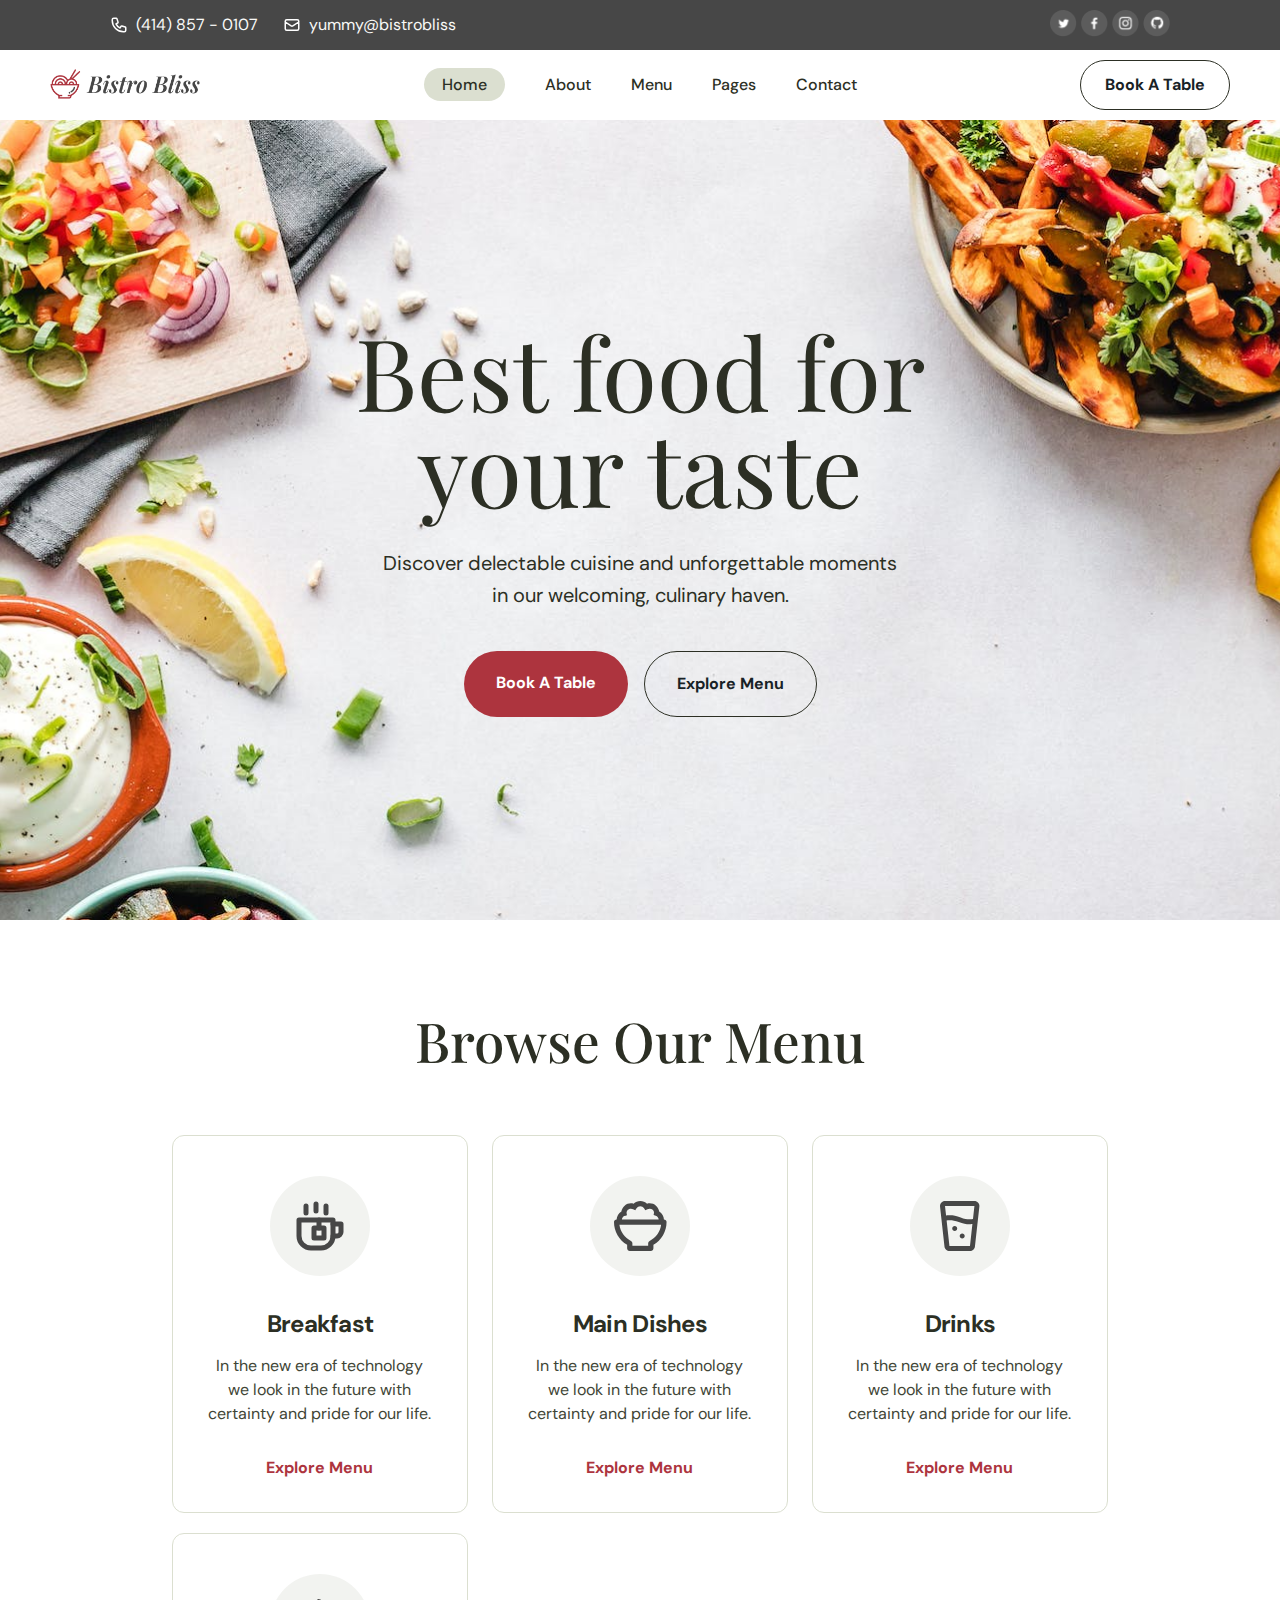
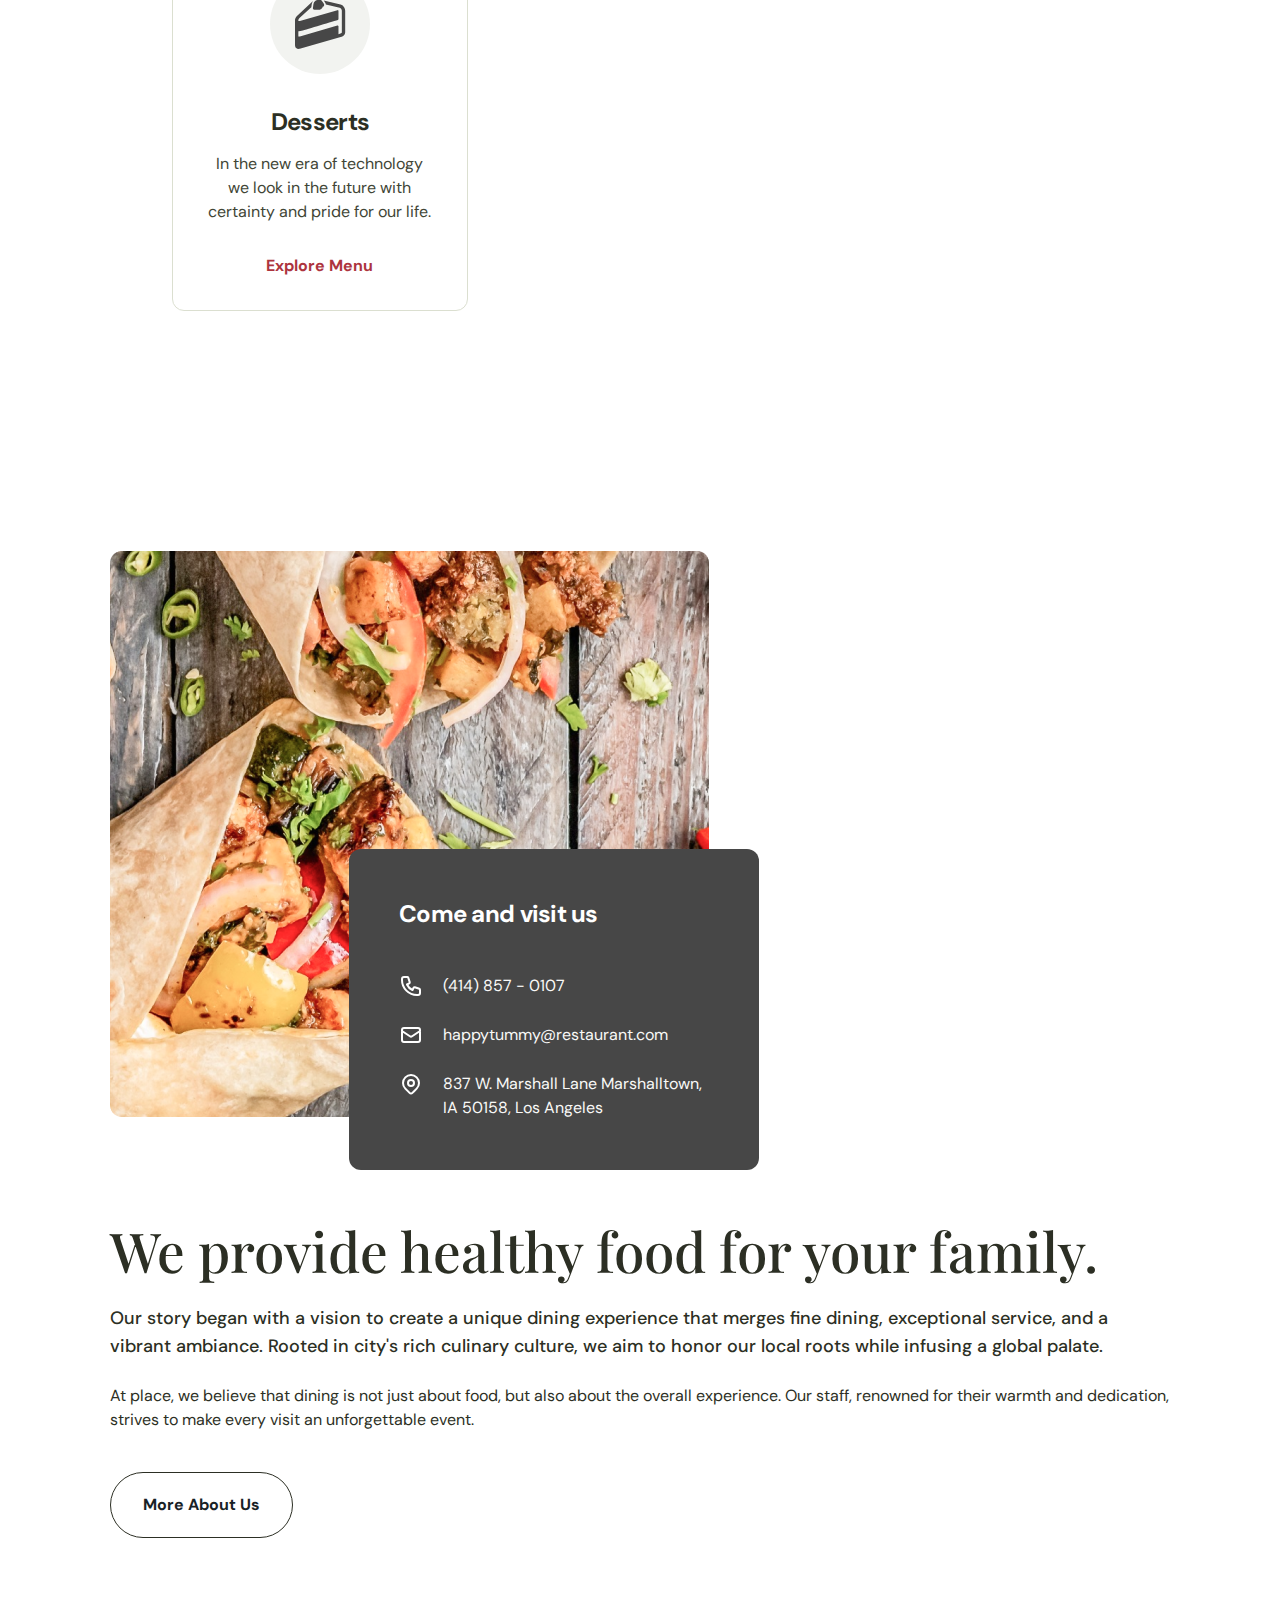
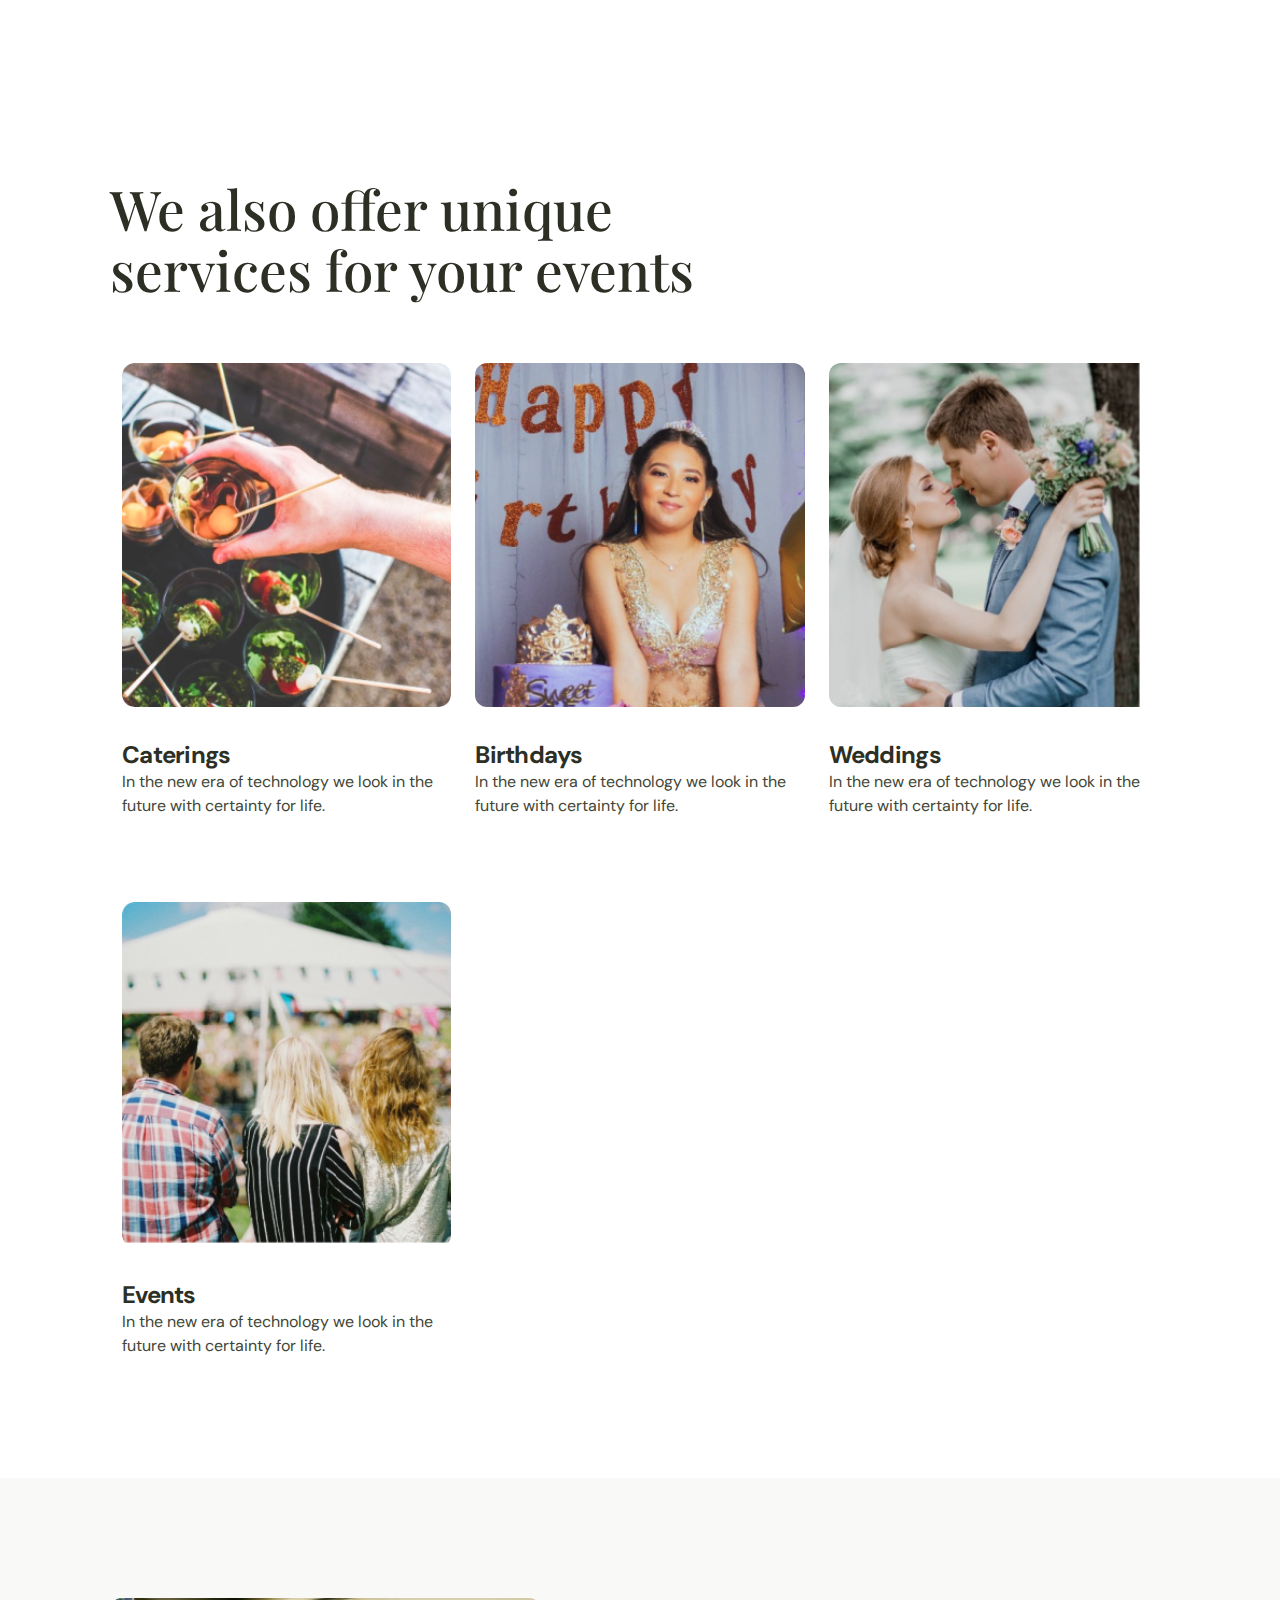
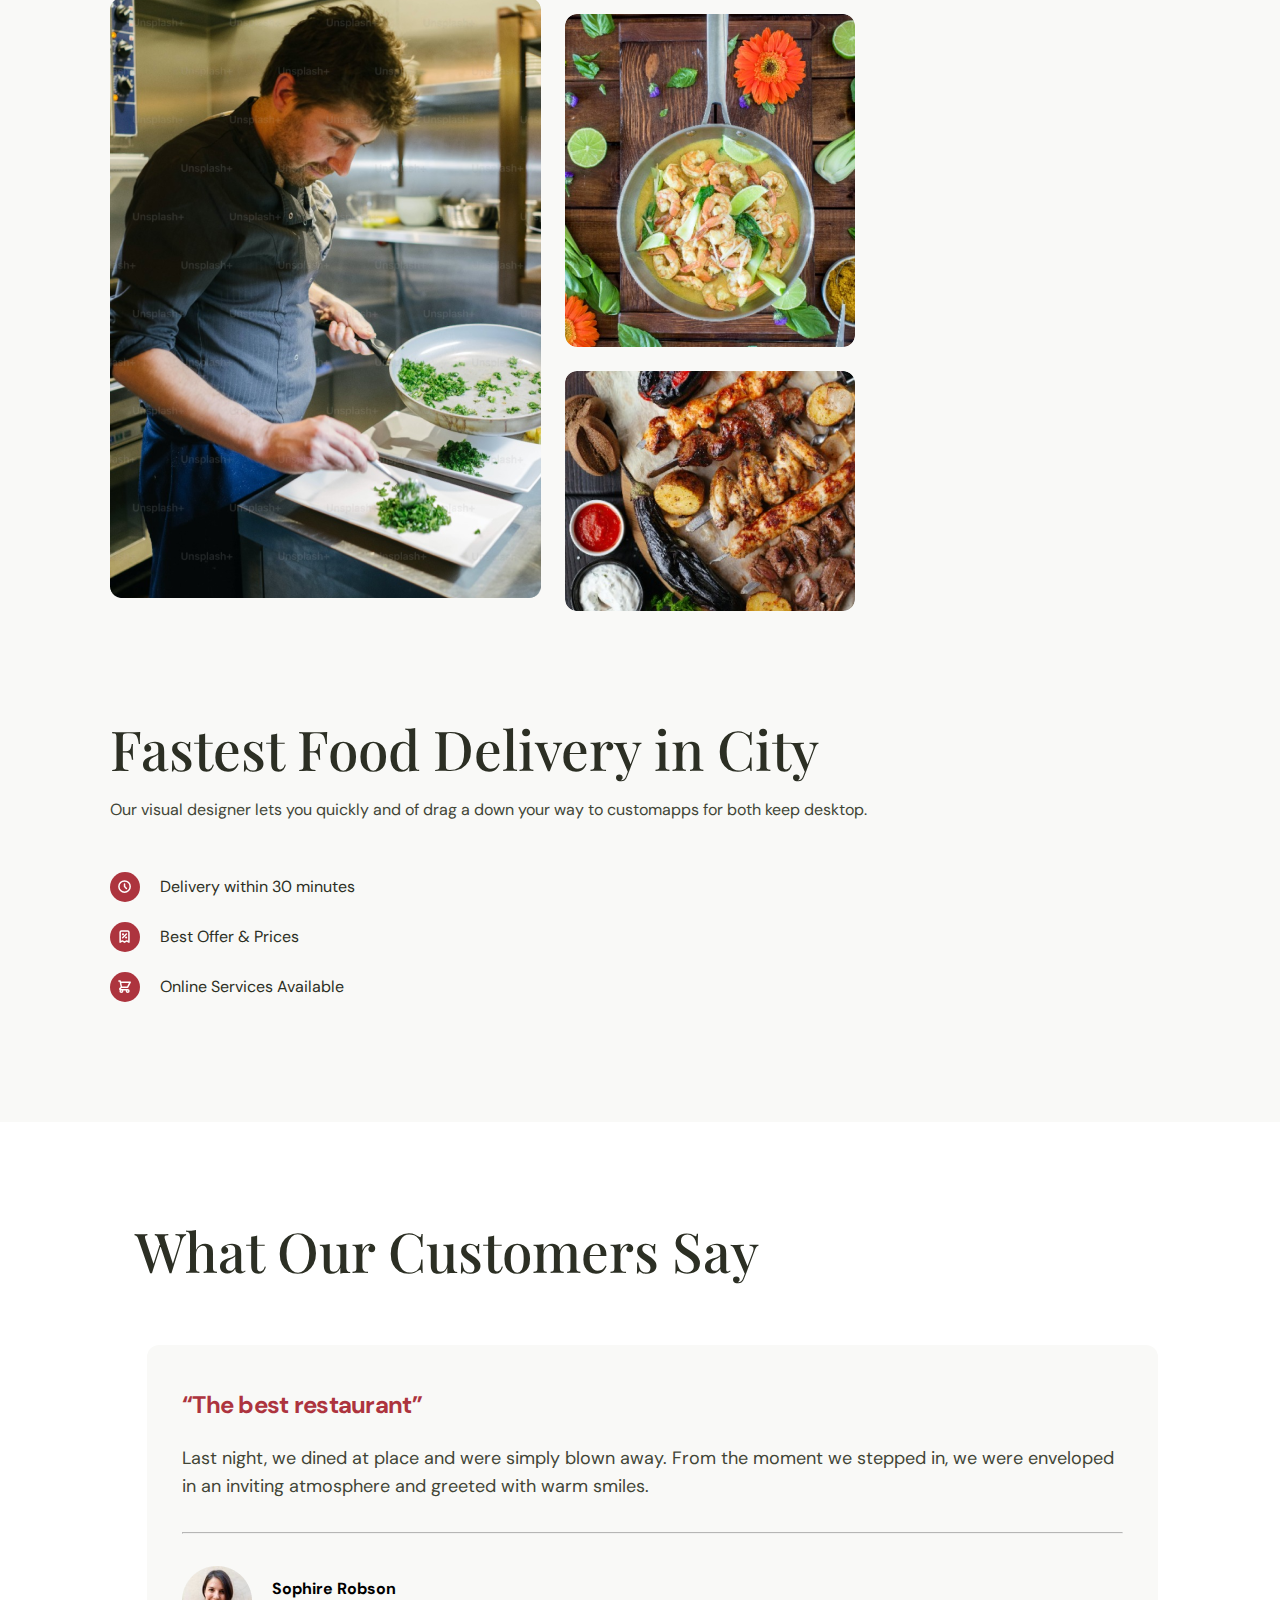
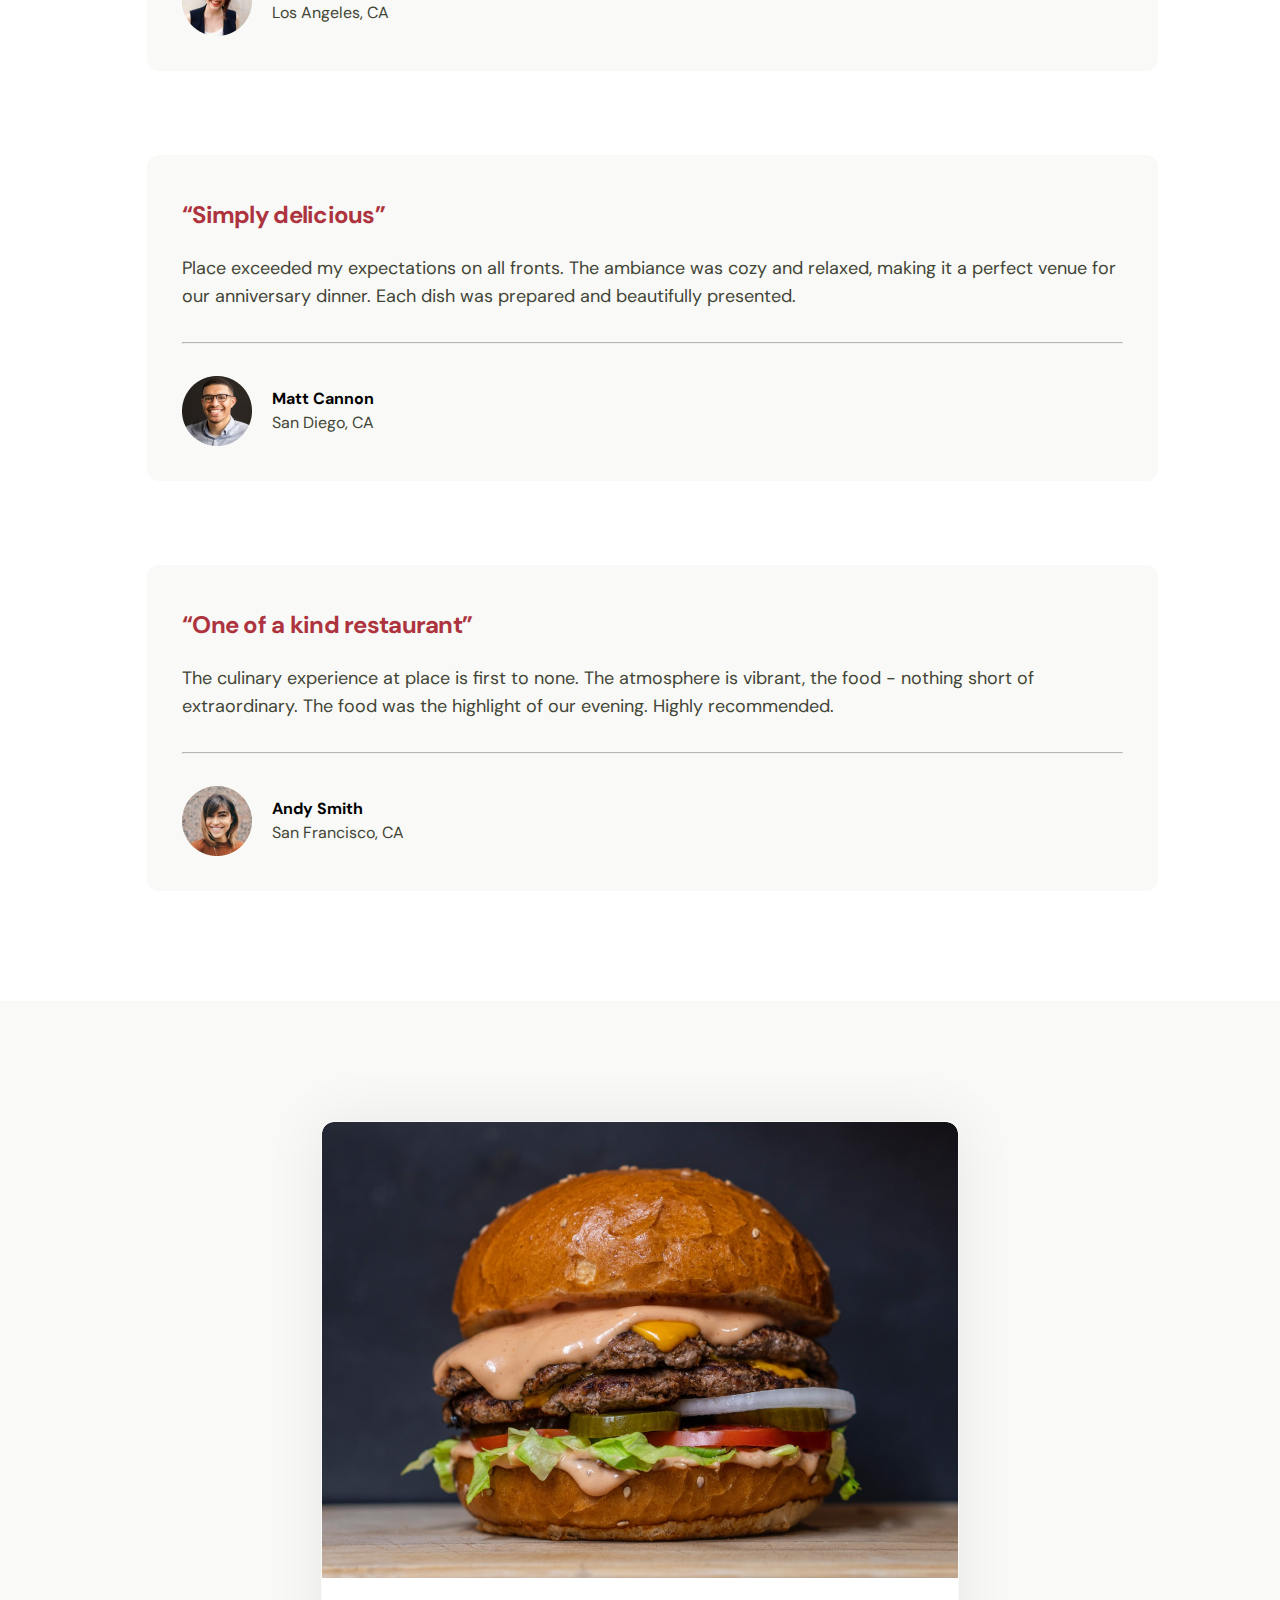
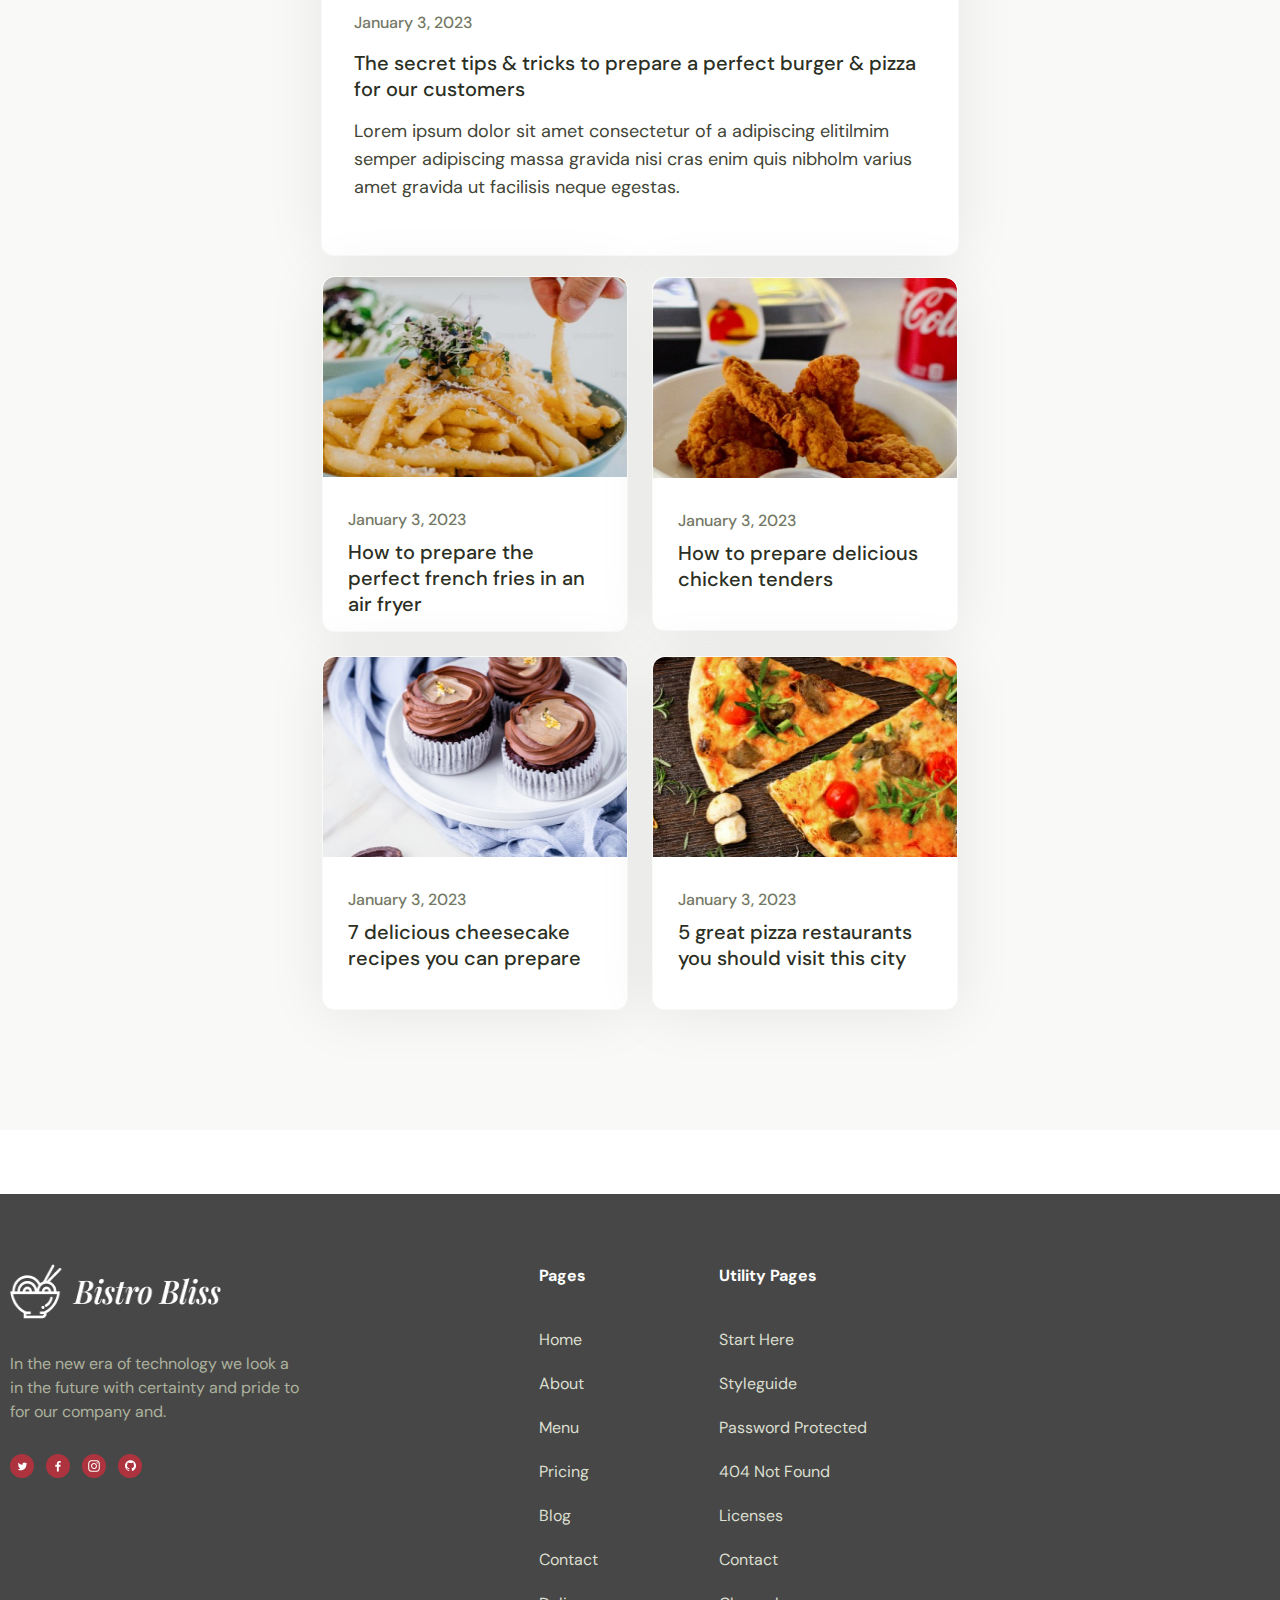
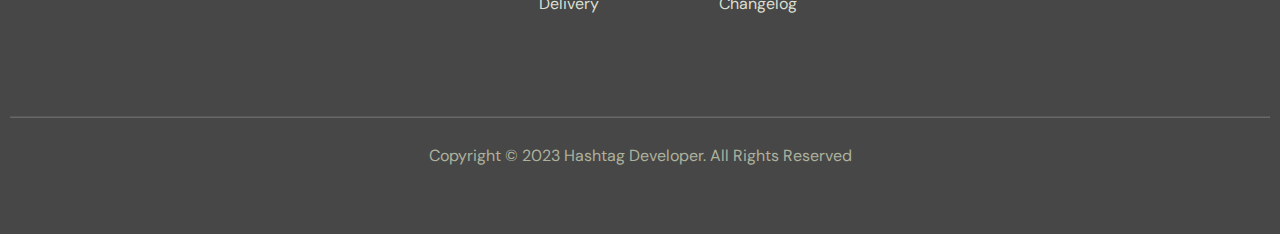
==== commit ea147f15: "html/css" ====
--- a/index.html
+++ b/index.html
@@ -14,10 +14,7 @@
     <style>
       @import url("https://fonts.googleapis.com/css2?family=DM+Sans:ital,opsz,wght@0,9..40,100..1000;1,9..40,100..1000&family=Playfair+Display:ital,wght@0,400..900;1,400..900&display=swap");
     </style>
-    <!-- <link rel="stylesheet" href="./reset.css" />
-    <link rel="stylesheet" href="./style.css" />
-    <link rel="stylesheet" href="./main.css" />
-    <link rel="stylesheet" href="./grid.css" /> -->
+
     <link rel="stylesheet" href="./assets/styles/main.css" />
   </head>
   <body>
@@ -135,7 +132,7 @@
 
         <div class="grid wide group-card-menu">
           <div class="row">
-            <div class="col l-3 m-6 c-12">
+            <div class="col l-3 l-l-4 m-6 c-12">
               <div class="menu-item">
                 <a href="#!">
                   <img
@@ -152,7 +149,7 @@
                 <a href="#!" class="explore-menu">Explore Menu</a>
               </div>
             </div>
-            <div class="col l-3 m-6 c-12">
+            <div class="col l-3 l-l-4 m-6 c-12">
               <div class="menu-item">
                 <a href="#!">
                   <img
@@ -169,7 +166,7 @@
                 <a href="#!" class="explore-menu">Explore Menu</a>
               </div>
             </div>
-            <div class="col l-3 m-6 c-12">
+            <div class="col l-3 l-l-4 m-6 c-12">
               <div class="menu-item">
                 <a href="#!">
                   <img
@@ -186,7 +183,7 @@
                 <a href="#!" class="explore-menu">Explore Menu</a>
               </div>
             </div>
-            <div class="col l-3 m-6 c-12">
+            <div class="col l-3 l-l-4 m-6 c-12">
               <h2>
                 <div class="menu-item">
                   <a href="#!">
@@ -284,7 +281,7 @@
         </div>
         <div class="grid wide service-card">
           <div class="row">
-            <div class="col l-3 m-5 c-12">
+            <div class="col l-3 l-l-4 m-6 c-12">
               <div class="service-item">
                 <a href="#!">
                   <img
@@ -295,7 +292,7 @@
                 </a>
                 <h3><a href="#!">Caterings</a></h3>
                 <div class="service-desc">
-                  <p>
+                  <p class="desc">
                     In the new era of technology we look in the future with
                     certainty for life.
                   </p>
@@ -303,7 +300,7 @@
               </div>
             </div>
 
-            <div class="col l-3 m-5 c-12">
+            <div class="col l-3 l-l-4 m-6 c-12">
               <div class="service-item">
                 <a href="#!">
                   <img
@@ -314,7 +311,7 @@
                 </a>
                 <h3><a href="#!">Birthdays</a></h3>
                 <div class="service-desc">
-                  <p>
+                  <p class="desc">
                     In the new era of technology we look in the future with
                     certainty for life.
                   </p>
@@ -322,7 +319,7 @@
               </div>
             </div>
 
-            <div class="col l-3 m-5 c-12">
+            <div class="col l-3 l-l-4 m-6 c-12">
               <div class="service-item">
                 <a href="#!">
                   <img
@@ -333,7 +330,7 @@
                 </a>
                 <h3><a href="#!">Weddings</a></h3>
                 <div class="service-desc">
-                  <p>
+                  <p class="desc">
                     In the new era of technology we look in the future with
                     certainty for life.
                   </p>
@@ -341,7 +338,7 @@
               </div>
             </div>
 
-            <div class="col l-3 m-5 c-12">
+            <div class="col l-3 l-l-4 m-6 c-12">
               <div class="service-item">
                 <a href="#!">
                   <img
@@ -352,7 +349,7 @@
                 </a>
                 <h3><a href="#!">Events</a></h3>
                 <div class="service-desc">
-                  <p>
+                  <p class="desc">
                     In the new era of technology we look in the future with
                     certainty for life.
                   </p>
--- a/assets/styles/main.css
+++ b/assets/styles/main.css
@@ -381,6 +381,7 @@
   background-image: url("/img/banner-homepage.png");
   background-repeat: no-repeat;
   background-position: center;
+  background-size: cover;
   min-height: 800px;
   justify-content: center;
   text-align: center;
@@ -814,6 +815,7 @@
   background-image: url("/img/about/bg.png");
   background-repeat: no-repeat;
   background-position: center;
+  background-size: cover;
   min-height: 690px;
   text-align: center;
   display: flex;
@@ -877,6 +879,7 @@
 .infomation-data {
   margin-top: 60px;
   display: flex;
+  justify-content: center;
   flex-wrap: wrap;
   gap: 24px;
 }
@@ -917,7 +920,7 @@
 }
 
 .product-image {
-  width: 306px;
+  width: 100%;
   height: 230px;
   flex-shrink: 0;
   border-radius: 12px 12px 0px 0px;
@@ -929,7 +932,7 @@
 }
 
 .card-product {
-  width: 308px;
+  width: 100%;
   border-radius: 12px;
   border: 1.5px solid #DBDFD0;
   background: var(--secondary);
@@ -1023,6 +1026,12 @@
 .blog-list {
   margin-top: 72px;
   padding: 0 110px;
+  margin-bottom: 138px;
+}
+
+.card-blog,
+.blog-image {
+  width: 100%;
 }
 
 .card-blog {
@@ -1030,11 +1039,9 @@
   border: 1px solid #F9F9F7;
   background: var(--secondary);
   box-shadow: 0px 2.979px 59.574px 0px rgba(0, 0, 0, 0.08);
-  width: 308px;
 }
 
 .blog-image {
-  width: 306px;
   height: 200px;
   flex-shrink: 0;
 }
@@ -1164,6 +1171,11 @@
   display: block;
 }
 
+.col {
+  padding-left: 12px;
+  padding-right: 12px;
+}
+
 .grid.wide {
   margin-left: auto;
   margin-right: auto;
@@ -1294,15 +1306,7 @@
 }
 
 /* >= Tablet */
-@media (min-width: 740px) {
-  .row {
-    margin-left: -8px;
-    margin-right: -8px;
-  }
-  .col {
-    padding-left: 8px;
-    padding-right: 8px;
-  }
+@media (min-width: 740px) and (max-width: 1184px) {
   .m-0 {
     display: none;
   }
@@ -1400,6 +1404,68 @@
   }
   .m-o-11 {
     margin-left: 91.66667%;
+  }
+}
+@media (min-width: 1185px) and (max-width: 1499px) {
+  .l-l-1 {
+    flex: 0 0 8.33333%;
+    max-width: 8.33333%;
+  }
+  .l-l-2 {
+    flex: 0 0 16.66667%;
+    max-width: 16.66667%;
+  }
+  .l-l-2-4 {
+    flex: 0 0 20%;
+    max-width: 20%;
+  }
+  .l-l-3 {
+    flex: 0 0 25%;
+    max-width: 25%;
+  }
+  .l-l-4 {
+    flex: 0 0 33.33333%;
+    max-width: 33.33333%;
+  }
+  .l-l-5 {
+    flex: 0 0 41.66667%;
+    max-width: 41.66667%;
+  }
+  .l-l-6 {
+    flex: 0 0 50%;
+    max-width: 50%;
+  }
+  .l-l-7 {
+    flex: 0 0 58.33333%;
+    max-width: 58.33333%;
+  }
+  .l-l-8 {
+    flex: 0 0 66.66667%;
+    max-width: 66.66667%;
+  }
+  .l-l-9 {
+    flex: 0 0 75%;
+    max-width: 75%;
+  }
+  .l-l-10 {
+    flex: 0 0 83.33333%;
+    max-width: 83.33333%;
+  }
+  .l-l-11 {
+    flex: 0 0 91.66667%;
+    max-width: 91.66667%;
+  }
+  .l-l-12 {
+    flex: 0 0 100%;
+    max-width: 100%;
+  }
+}
+@media (min-width: 1601px) {
+  .container {
+    width: 100%;
+  }
+  .container #banner {
+    width: 100%;
   }
 }
 /* PC medium resolution > */
@@ -1508,82 +1574,9 @@
     margin-left: 91.66667%;
   }
 }
-@media (min-width: 1160px) and (max-width: 1499px) {
-  .l-l-1 {
-    flex: 0 0 8.33333%;
-    max-width: 8.33333%;
-  }
-  .l-l-2 {
-    flex: 0 0 16.66667%;
-    max-width: 16.66667%;
-  }
-  .l-l-2-4 {
-    flex: 0 0 20%;
-    max-width: 20%;
-  }
-  .l-l-3 {
-    flex: 0 0 25%;
-    max-width: 25%;
-  }
-  .l-l-4 {
-    flex: 0 0 33.33333%;
-    max-width: 33.33333%;
-  }
-  .l-l-5 {
-    flex: 0 0 41.66667%;
-    max-width: 41.66667%;
-  }
-  .l-l-6 {
-    flex: 0 0 50%;
-    max-width: 50%;
-  }
-  .l-l-7 {
-    flex: 0 0 58.33333%;
-    max-width: 58.33333%;
-  }
-  .l-l-8 {
-    flex: 0 0 66.66667%;
-    max-width: 66.66667%;
-  }
-  .l-l-9 {
-    flex: 0 0 75%;
-    max-width: 75%;
-  }
-  .l-l-10 {
-    flex: 0 0 83.33333%;
-    max-width: 83.33333%;
-  }
-  .l-l-11 {
-    flex: 0 0 91.66667%;
-    max-width: 91.66667%;
-  }
-  .l-l-12 {
-    flex: 0 0 100%;
-    max-width: 100%;
-  }
-}
-@media (min-width: 1160px) and (max-width: 1499px) {
-  #footer .footer-image:nth-child(1),
-  #footer .footer-image:nth-child(2) {
-    display: none;
-  }
-  .apps {
-    flex-direction: column;
-    align-items: flex-start;
-  }
-  .apps .list-apps-top,
-  .apps .list-apps-bt,
-  .apps .list-apps-center {
-    display: flex;
-    flex-direction: column;
-  }
-}
-/* > PC low resolution */
-@media (min-width: 1030px) and (max-width: 1159px) {
-  .menu-title,
-  .list-product,
-  .apps {
-    padding: 0 10px;
+@media (max-width: 1499px) {
+  #header {
+    padding: 10px 0;
   }
   #header .header-logo {
     width: 150px;
@@ -1597,40 +1590,59 @@
   }
   #footer {
     justify-content: flex-start;
+    gap: 235px;
   }
   #footer .footer-follow-us {
     display: none;
+  }
+  #footer .footer-item:nth-child(2) {
+    max-width: 148px;
   }
   #footer .contact {
     margin: 0;
     max-width: 294px;
   }
   .apps {
+    justify-content: center;
+  }
+  .apps .app-title {
+    max-width: 100%;
+    text-align: center;
+  }
+  .about-information {
     flex-direction: column;
-    align-items: flex-start;
-  }
-  .apps .list-apps-top,
-  .apps .list-apps-bt,
-  .apps .list-apps-center {
-    display: flex;
-    flex-direction: column;
-  }
-}
+  }
+  .about-information .about-information-left {
+    max-width: 100%;
+  }
+}
+/* > PC low resolution */
 /* Tablet - PC low resolution */
-@media (min-width: 829px) and (max-width: 1029px) {
+@media (max-width: 1029px) {
+  .browse-our-menu,
+  .testimonial,
+  .browse-our-menu,
+  .about,
+  .services,
+  .content,
+  .testimonial,
+  .blog,
+  .menu-title,
+  .list-product,
+  .apps,
+  .about-information,
+  .about,
+  .blog {
+    margin: 100px auto;
+  }
+  .apps {
+    padding: 100px 10px;
+  }
+  .group-btn .btn:nth-child(n+2) {
+    display: none;
+  }
   .blog-list {
     padding: 0 10px;
-  }
-  .menu-title,
-  .list-product,
-  .apps {
-    padding: 0 10px;
-  }
-  .about-information {
-    padding: 0 10px;
-  }
-  .group-btn .btn:nth-child(n+2) {
-    display: none;
   }
   #header .btn {
     display: none;
@@ -1652,48 +1664,137 @@
   .content-image-right {
     display: none;
   }
-  .apps {
+}
+.blog {
+  justify-content: center;
+}
+
+/* Tablet - PC low resolution */
+@media (max-width: 856px) {
+  .title-h2 {
+    text-align: center;
+  }
+  .blog {
     flex-direction: column;
-    align-items: flex-start;
-  }
-  .apps .list-apps-top,
-  .apps .list-apps-bt,
-  .apps .list-apps-center {
+  }
+  .blog .blog-content-right {
+    max-width: 100%;
+  }
+  .blog .blog-content-left .blog-image-left {
+    max-width: 100%;
+    height: 356px;
+  }
+  .blog .blog-content-left .content-article-left {
+    max-width: 100%;
+  }
+  .content-image-left {
+    display: flex;
+    justify-content: center;
+    max-width: 100%;
+    margin-bottom: 30px;
+  }
+  .content-size,
+  .about-size {
+    min-width: 100%;
+  }
+  .content-image-right {
+    display: none;
+  }
+  .blog .blog-content-right .blog-image-right {
+    max-width: 100%;
+    min-height: 350px;
+  }
+  .services .service-item {
+    max-width: 100%;
+  }
+  .services .service-item .service-item {
+    width: 100%;
+  }
+  .content-article {
+    max-width: 100%;
+  }
+  .info-contact {
+    padding: 0 10px;
+    flex-direction: column;
+  }
+  .form-row {
+    flex-direction: column;
+  }
+  .header-top {
+    padding: 0 10px;
+  }
+  .header-contact-right {
+    display: none;
+  }
+  #header .btn {
+    display: none;
+  }
+  #header .header-logo {
+    width: 150px;
+    height: 30px;
+  }
+  #header .header-inner {
+    padding: 0 10px;
+  }
+  #header .nav-pc {
+    display: none;
+  }
+  #header .nav-bars {
+    display: block;
+    padding-right: 20px;
+  }
+  .group-btn .btn:nth-child(n+2) {
+    display: none;
+  }
+  .apps .app-image,
+  .apps .app-image-center {
+    width: 100%;
+  }
+  .about .about-content-left,
+  .about .about-image {
+    max-width: 100%;
+  }
+  .about .card-contact {
+    display: none;
+  }
+  .information-image {
+    max-width: 100%;
+  }
+  #footer {
+    gap: 30px;
     display: flex;
     flex-direction: column;
   }
   #footer .footer-follow-us {
     display: none;
   }
-}
-/* Tablet - PC low resolution */
-@media (min-width: 432px) and (max-width: 828px) {
-  .info-contact {
-    flex-direction: column;
-  }
-  .form-row {
-    flex-direction: column;
-  }
-  .blog-list {
+  #footer .footer-item:nth-child(2) {
+    width: 100%;
+  }
+  #footer .contact {
+    max-width: 100%;
+  }
+}
+/* Moblie */
+@media (max-width: 550px) {
+  .header-top {
     padding: 0 10px;
   }
-  .about-information {
-    padding: 0 10px;
-  }
-  .header-contact-right {
+  .header-top .header-contact-left {
+    width: 100%;
+    justify-content: space-between;
+  }
+  .header-top .header-contact-left a {
+    font-size: 12px;
+  }
+  .header-top .header-contact-right {
     display: none;
   }
-  .information-image {
-    width: 430px;
-    height: 588px;
-  }
-  .menu-title,
-  .list-product,
-  .apps {
-    padding: 0 10px;
-  }
-  .group-btn .btn:nth-child(n+2) {
-    display: none;
+  .title-h2 {
+    font-size: 45px;
+  }
+  #banner h1 a {
+    font-size: 70px;
   }
   .browse-our-menu,
   .testimonial,
@@ -1705,164 +1806,48 @@
   .blog {
     padding: 0 10px;
   }
-  .header-top {
-    padding: 0 10px;
-  }
-  #header .btn {
-    display: none;
-  }
-  #header .header-logo {
-    width: 150px;
-    height: 30px;
-  }
-  #header .header-inner {
-    padding: 0 10px;
-  }
-  #header .nav-pc {
-    display: none;
-  }
-  #header .nav-bars {
-    display: block;
-    padding-right: 20px;
-  }
-  .content-image-left {
-    max-width: 300px;
-    height: 400px;
-    flex-shrink: 0;
-    margin-bottom: 30px;
-  }
-  .content-size {
-    min-width: 300px;
-  }
-  .about {
-    padding: 0 50px;
-  }
-  .about .about-content-left {
-    display: none;
-  }
-  .about .about-size {
-    min-width: 100%;
-  }
   .content-image-right {
     display: none;
   }
+  .testimonial-user-card {
+    max-height: 100%;
+  }
+  .form-row,
+  .info-contact {
+    flex-direction: column;
+  }
+  .blog-list {
+    padding: 0 10px;
+  }
+  .about-information {
+    padding: 0 10px;
+  }
+  .list-product,
+  .apps,
+  .menu-title,
+  .blog-list {
+    padding: 0 10px;
+  }
   .apps {
+    gap: 10px;
     flex-direction: column;
-    align-items: flex-start;
   }
   .apps .list-apps-top,
   .apps .list-apps-bt,
   .apps .list-apps-center {
     display: flex;
     flex-direction: column;
-  }
-  #footer {
-    display: flex;
-    flex-direction: column;
-  }
-  #footer .footer-follow-us {
-    display: none;
-  }
-}
-/* Moblie */
-@media (max-width: 431px) {
-  .info-contact {
-    flex-direction: column;
-  }
-  .form-row {
-    flex-direction: column;
-  }
-  .blog-list {
-    padding: 0 10px;
-  }
-  .about-information {
-    padding: 0 10px;
-  }
-  .information-image {
-    width: 300px;
-    height: 433px;
-  }
-  .menu-title,
-  .list-product,
-  .apps {
-    padding: 0 10px;
-  }
-  .group-btn .btn:nth-child(n+2) {
-    display: none;
-  }
-  .apps {
-    flex-direction: column;
-    align-items: flex-start;
-  }
-  .apps .list-apps-top,
-  .apps .list-apps-bt,
-  .apps .list-apps-center {
-    display: flex;
-    flex-direction: column;
-  }
-  #banner h1 a {
-    font-size: 70px;
-  }
-  .header-top {
-    padding: 0 10px;
-  }
-  .header-top .header-contact-right {
-    display: none;
-  }
-  #header .btn {
-    display: none;
-  }
-  #header .header-logo {
-    width: 150px;
-    height: 30px;
-  }
-  #header .header-inner {
-    padding: 0 10px;
-  }
-  #header .nav-pc {
-    display: none;
-  }
-  #header .nav-bars {
-    display: block;
-    padding-right: 20px;
-  }
-  .about-size {
-    min-width: 400px;
-  }
-  .about-content-left {
-    display: none;
-  }
-  footer {
-    margin-top: 64px;
-    padding: 70px 10px;
-  }
-  footer #footer {
-    display: flex;
-    flex-direction: column;
-  }
-  footer #footer .footer-follow-us {
-    display: none;
-  }
-  .content-image-right {
-    display: none;
-  }
-  .content-image-left {
-    max-width: 300px;
-    height: 400px;
-    flex-shrink: 0;
-    margin-bottom: 30px;
-  }
-  .content-size {
-    min-width: 390px;
-  }
-  .browse-our-menu,
-  .testimonial,
-  .browse-our-menu,
-  .about,
-  .services,
-  .content,
-  .testimonial,
-  .blog {
-    padding: 0 10px;
-  }
+    gap: 3px;
+  }
+  .apps .app-image {
+    width: 250px;
+  }
+}
+.blog-title h1 a {
+  font-size: 70px;
+}
+
+footer {
+  margin-top: 64px;
+  padding: 70px 10px;
 }/*# sourceMappingURL=main.css.map */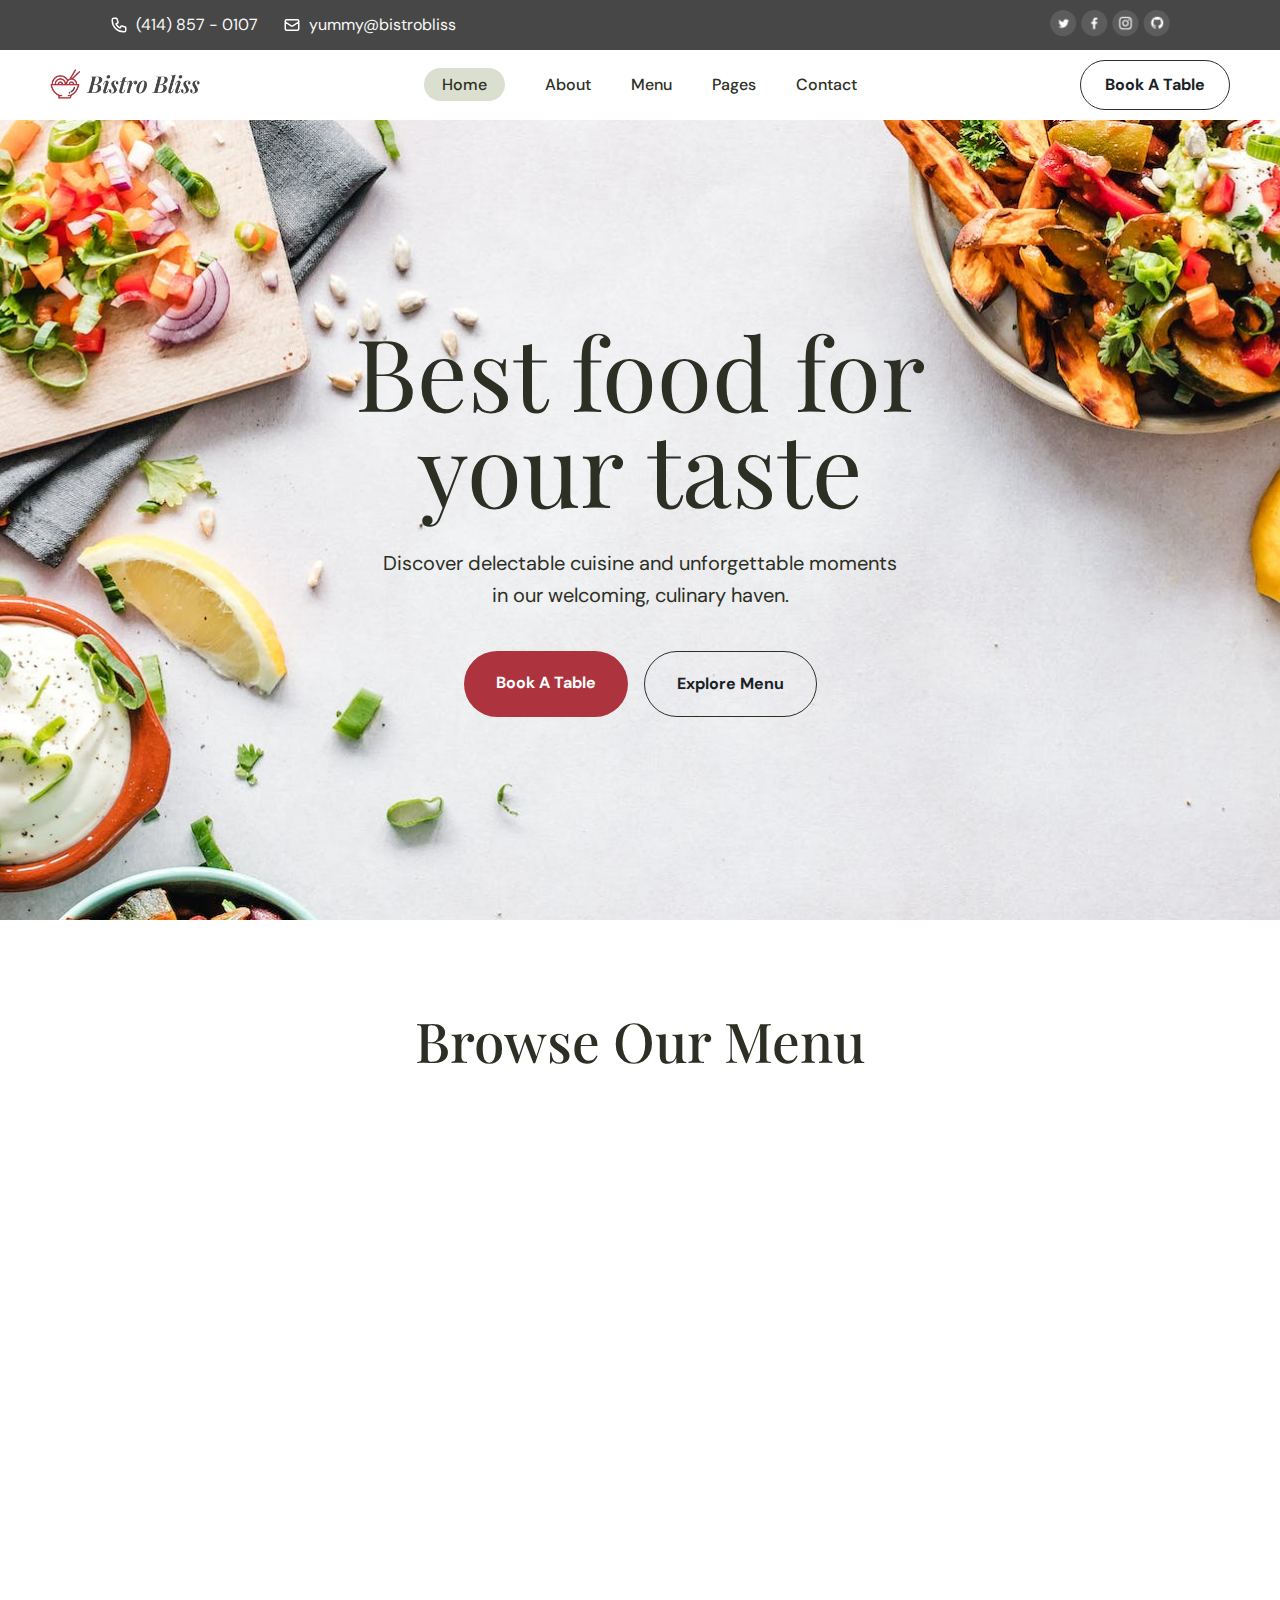
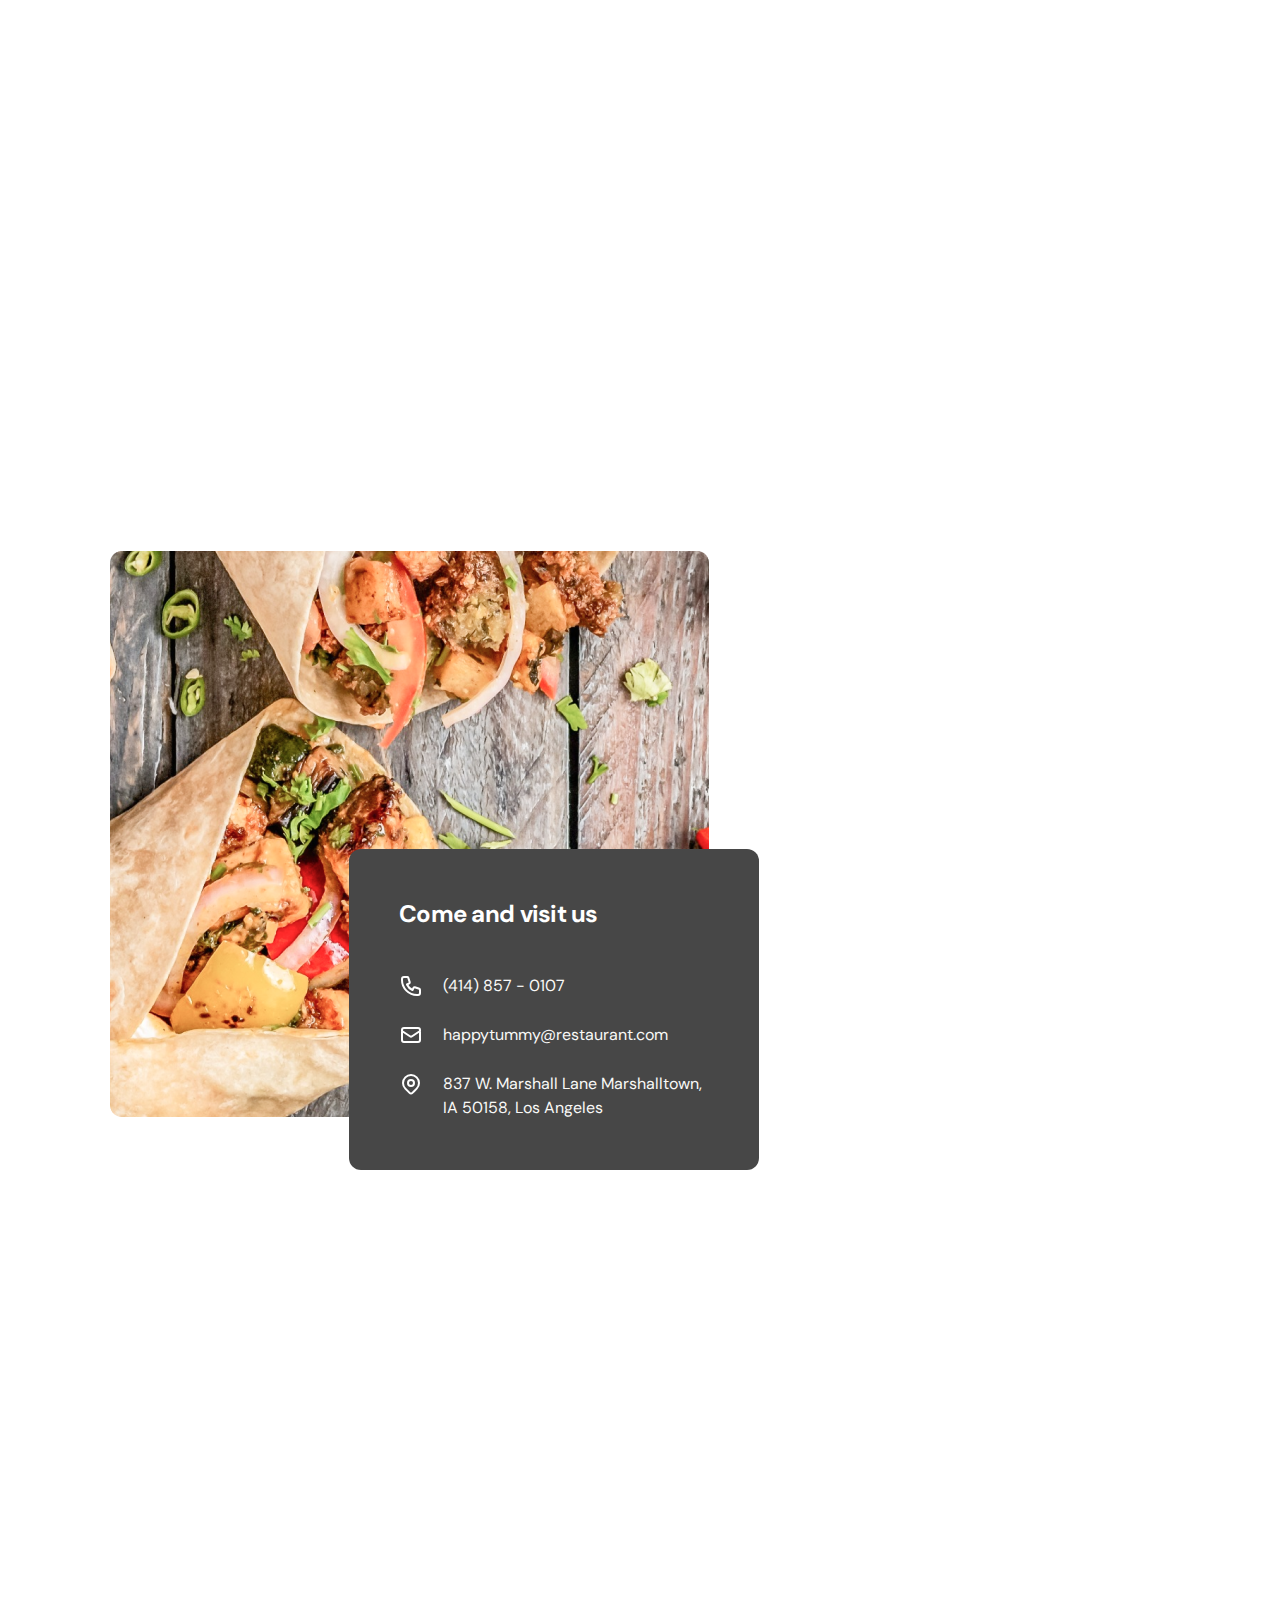
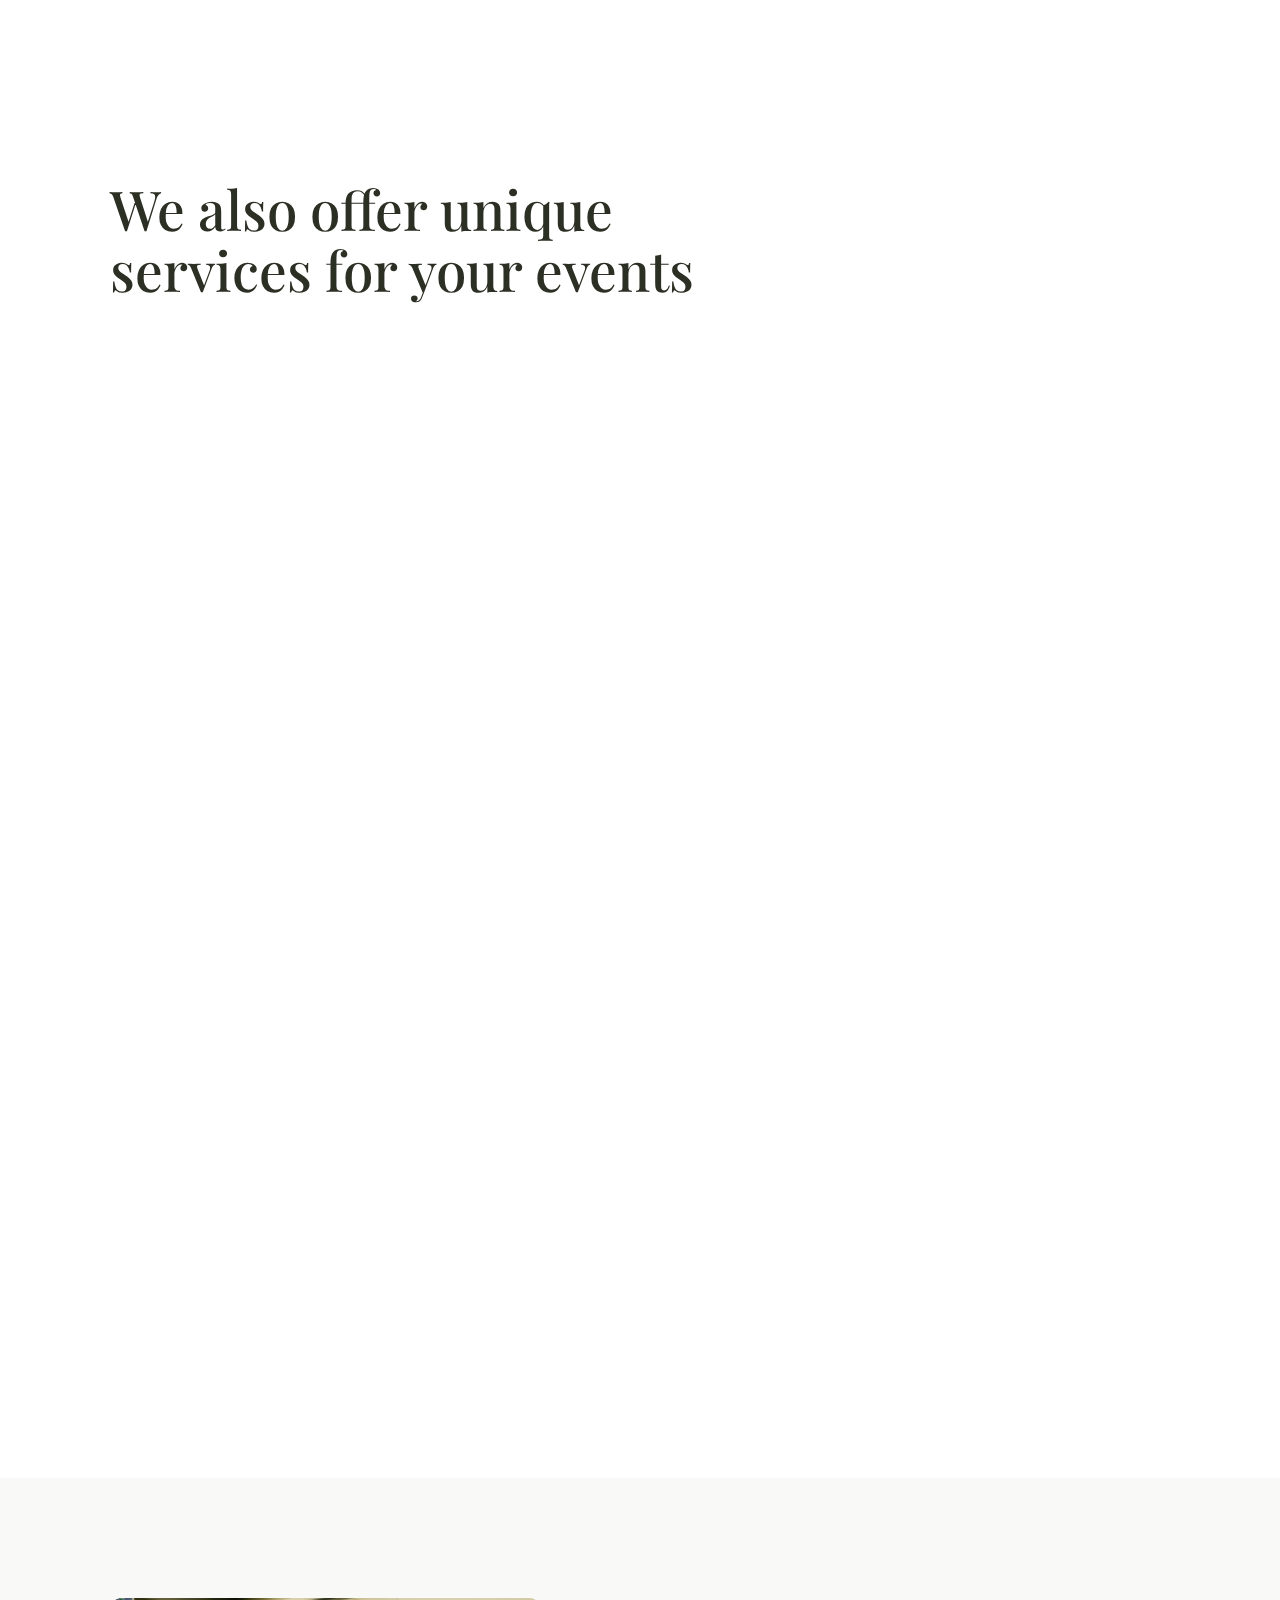
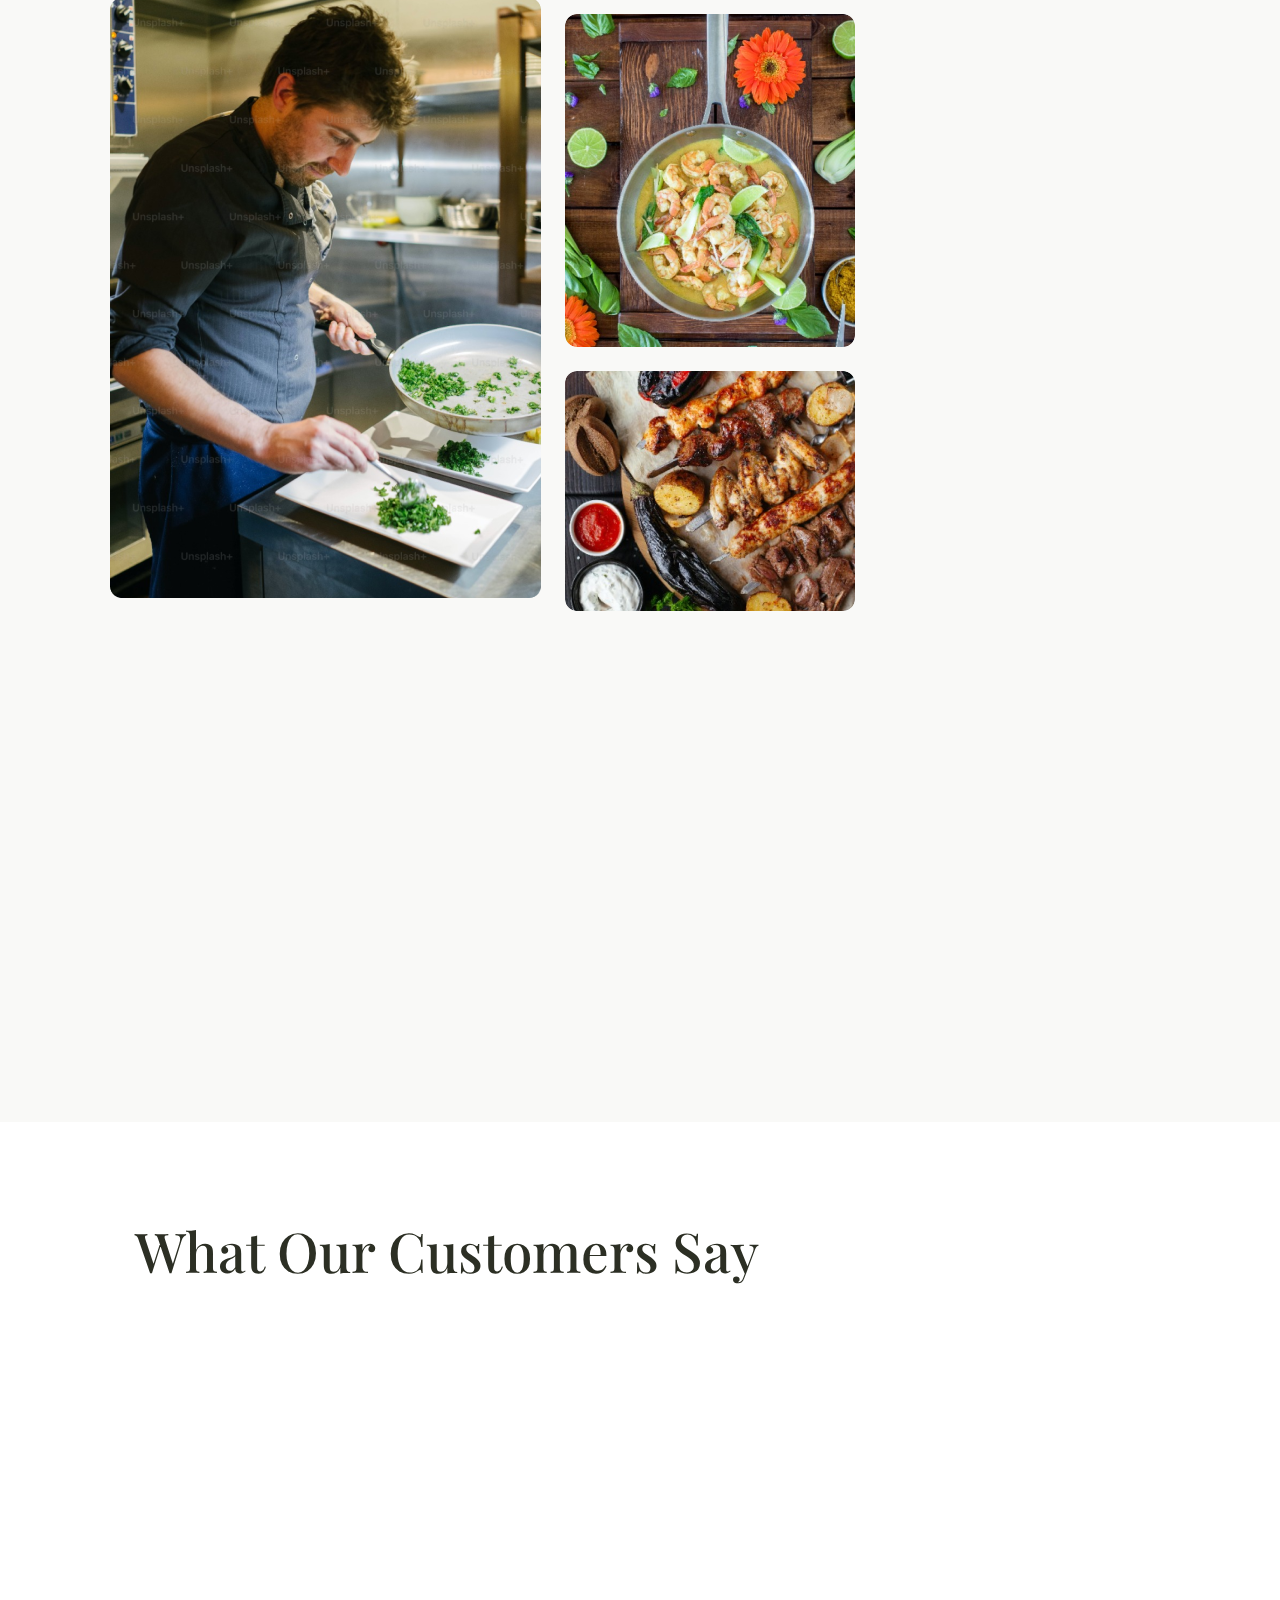
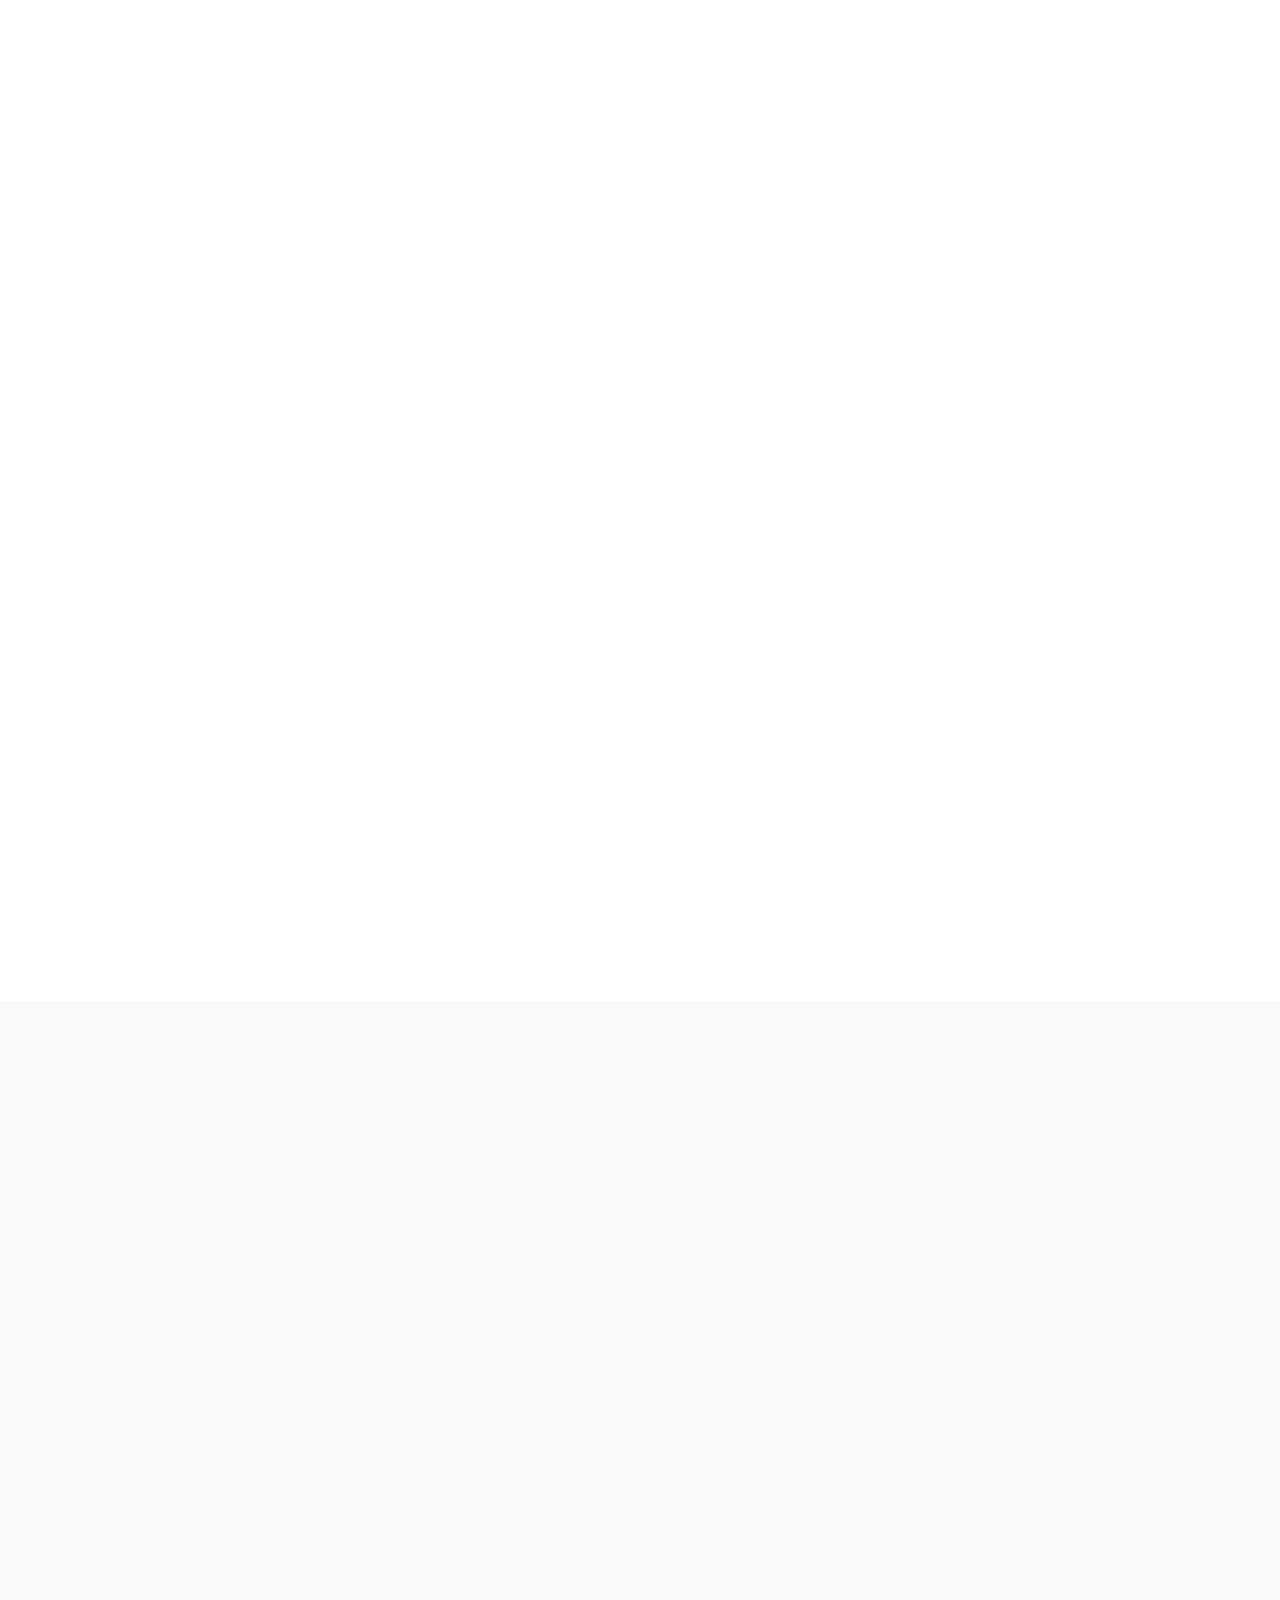
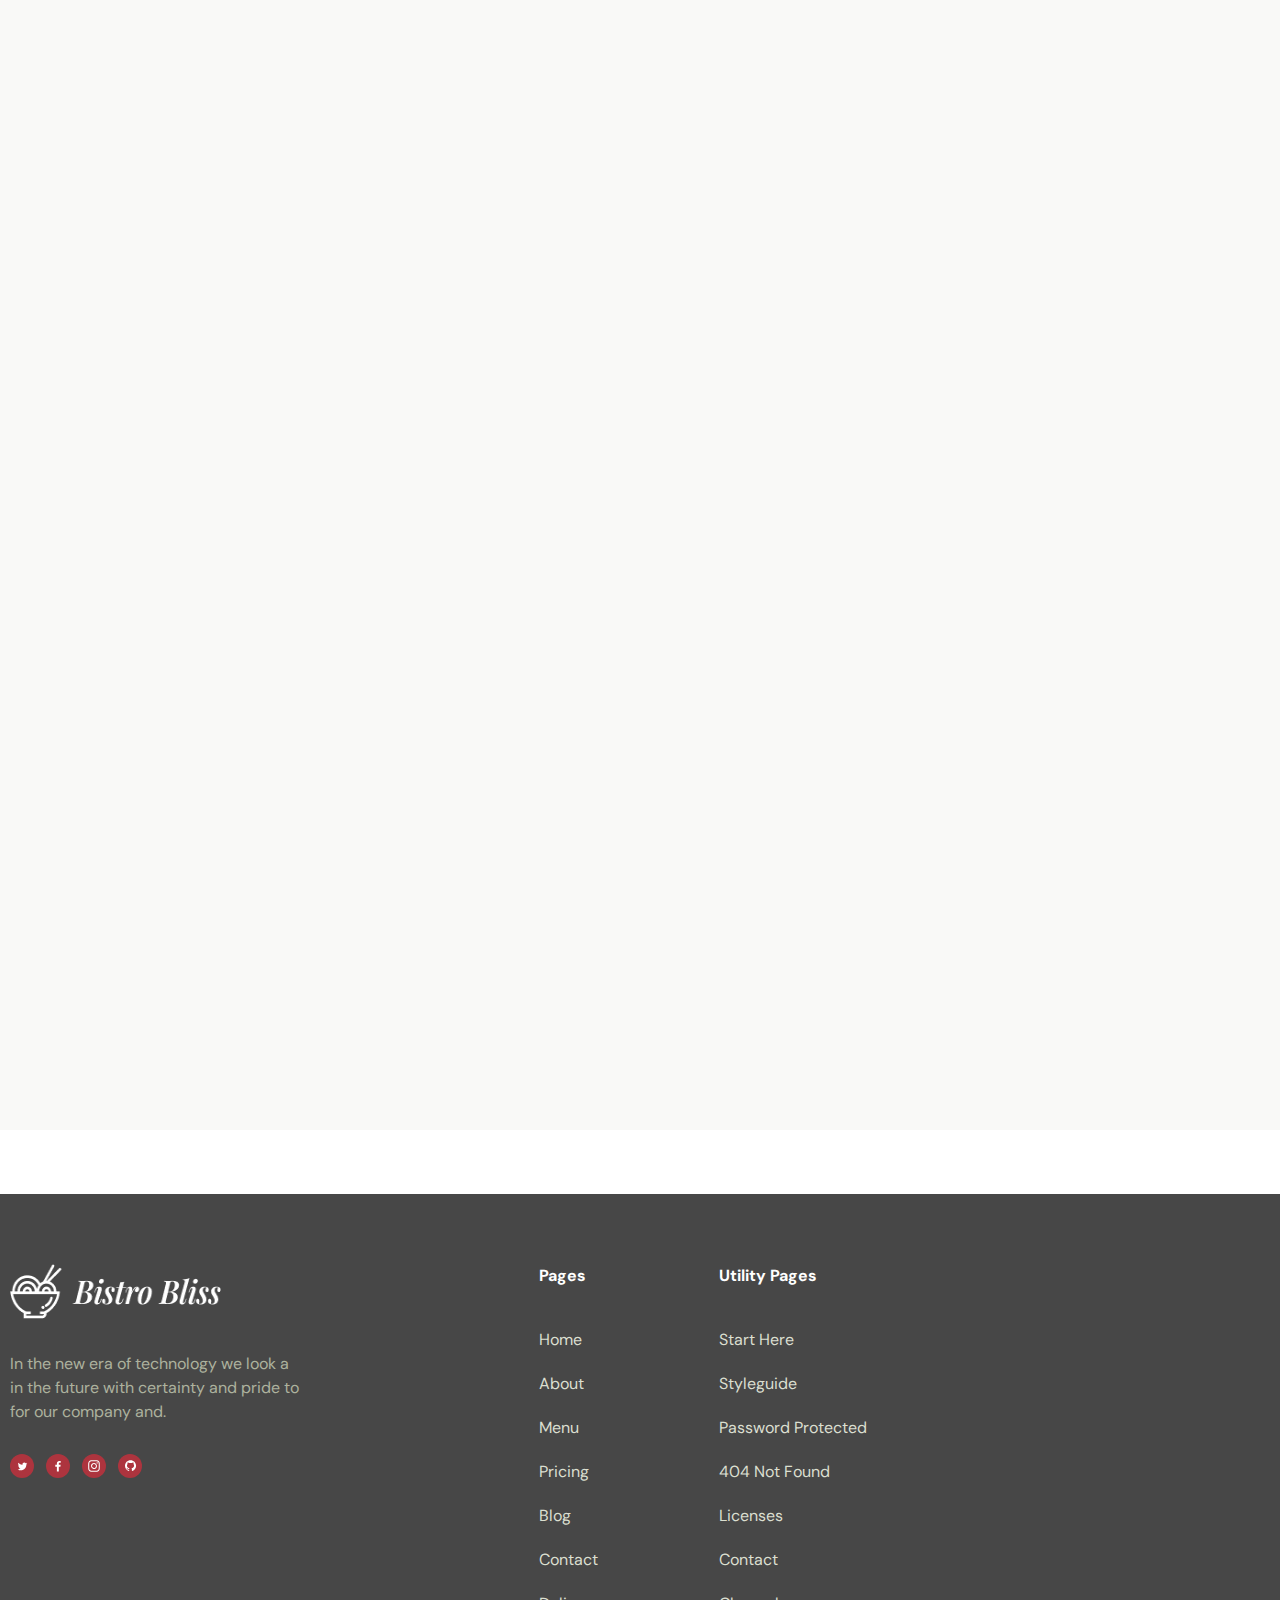
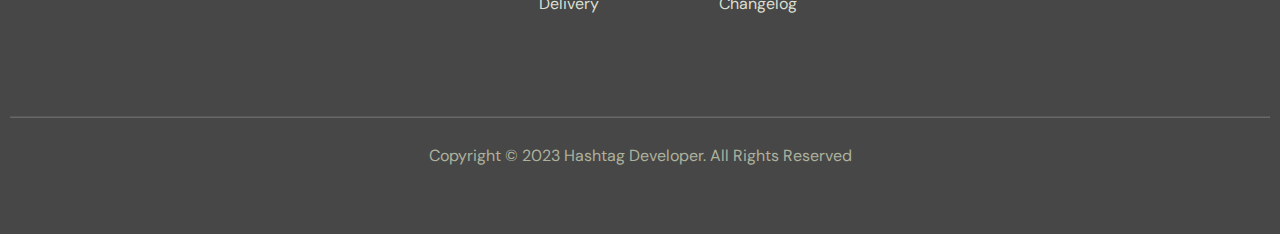
==== commit 2af37d17: "html/css" ====
--- a/index.html
+++ b/index.html
@@ -4,6 +4,7 @@
     <meta charset="UTF-8" />
     <meta name="viewport" content="width=device-width, initial-scale=1.0" />
     <title>Document</title>
+    <link href="https://unpkg.com/aos@2.3.1/dist/aos.css" rel="stylesheet" />
     <link
       rel="stylesheet"
       href="./fontawesome-free-6.6.0-web/css/all.min.css"
@@ -22,7 +23,7 @@
       <!-- header -->
       <div class="header-top d-flex-between">
         <div class="header-contact-left d-flex-between">
-          <a href="tel:(414) 857 - 0107" class="d-flex-between gap-8">
+          <a href="tel:(414)857-0107" class="d-flex-between gap-8">
             <img src="./img/phone.svg" alt="image" class="icon-header-left" />
             (414) 857 - 0107
           </a>
@@ -78,7 +79,7 @@
           <input
             type="checkbox"
             hidden
-            name=""
+            name="input-name"
             class="nav-input"
             id="nav-mobile-input"
           />
@@ -129,62 +130,67 @@
         <div class="title-menu">
           <h2><a href="#!" class="title-h2">Browse Our Menu</a></h2>
         </div>
-
         <div class="grid wide group-card-menu">
           <div class="row">
             <div class="col l-3 l-l-4 m-6 c-12">
-              <div class="menu-item">
-                <a href="#!">
-                  <img
-                    src="./img/icon-breakfast.svg"
-                    alt="image"
-                    class="menu-item-icon"
-                  />
-                </a>
-                <h3><a class="menu-item-name" href="#!">Breakfast</a></h3>
-                <p class="description">
-                  In the new era of technology we look in the future with
-                  certainty and pride for our life.
-                </p>
-                <a href="#!" class="explore-menu">Explore Menu</a>
+              <div data-aos="fade-right">
+                <div class="menu-item">
+                  <a href="#!">
+                    <img
+                      src="./img/icon-breakfast.svg"
+                      alt="image"
+                      class="menu-item-icon"
+                    />
+                  </a>
+                  <h3><a class="menu-item-name" href="#!">Breakfast</a></h3>
+                  <p class="description">
+                    In the new era of technology we look in the future with
+                    certainty and pride for our life.
+                  </p>
+                  <a href="#!" class="explore-menu">Explore Menu</a>
+                </div>
               </div>
             </div>
             <div class="col l-3 l-l-4 m-6 c-12">
-              <div class="menu-item">
-                <a href="#!">
-                  <img
-                    src="./img/icon-main.svg"
-                    alt="image"
-                    class="menu-item-icon"
-                  />
-                </a>
-                <h3><a class="menu-item-name" href="#!">Main Dishes</a></h3>
-                <p class="description">
-                  In the new era of technology we look in the future with
-                  certainty and pride for our life.
-                </p>
-                <a href="#!" class="explore-menu">Explore Menu</a>
+              <div data-aos="fade-right">
+                <div class="menu-item">
+                  <a href="#!">
+                    <img
+                      src="./img/icon-main.svg"
+                      alt="image"
+                      class="menu-item-icon"
+                    />
+                  </a>
+                  <h3><a class="menu-item-name" href="#!">Main Dishes</a></h3>
+                  <p class="description">
+                    In the new era of technology we look in the future with
+                    certainty and pride for our life.
+                  </p>
+                  <a href="#!" class="explore-menu">Explore Menu</a>
+                </div>
               </div>
             </div>
             <div class="col l-3 l-l-4 m-6 c-12">
-              <div class="menu-item">
-                <a href="#!">
-                  <img
-                    src="./img/icon-drinks.svg"
-                    alt="image"
-                    class="menu-item-icon"
-                  />
-                </a>
-                <h3><a class="menu-item-name" href="#!">Drinks</a></h3>
-                <p class="description">
-                  In the new era of technology we look in the future with
-                  certainty and pride for our life.
-                </p>
-                <a href="#!" class="explore-menu">Explore Menu</a>
+              <div data-aos="fade-left">
+                <div class="menu-item">
+                  <a href="#!">
+                    <img
+                      src="./img/icon-drinks.svg"
+                      alt="image"
+                      class="menu-item-icon"
+                    />
+                  </a>
+                  <h3><a class="menu-item-name" href="#!">Drinks</a></h3>
+                  <p class="description">
+                    In the new era of technology we look in the future with
+                    certainty and pride for our life.
+                  </p>
+                  <a href="#!" class="explore-menu">Explore Menu</a>
+                </div>
               </div>
             </div>
             <div class="col l-3 l-l-4 m-6 c-12">
-              <h2>
+              <div data-aos="fade-right">
                 <div class="menu-item">
                   <a href="#!">
                     <img
@@ -200,7 +206,7 @@
                   </p>
                   <a href="#!" class="explore-menu">Explore Menu</a>
                 </div>
-              </h2>
+              </div>
             </div>
           </div>
         </div>
@@ -221,7 +227,7 @@
             <div class="card-contact">
               <a href="#!" class="visit-us">Come and visit us</a>
               <div class="about-contact">
-                <a href="tel:(414) 857 - 0107" class="d-flex mg-45 gap-20">
+                <a href="tel:(414)857-0107" class="d-flex mg-45 gap-20">
                   <img src="./img/phone.svg" alt="image" class="icon-contact" />
                   (414) 857 - 0107
                 </a>
@@ -247,24 +253,26 @@
           </div>
 
           <div class="about-content about-size">
-            <h2>
-              <a href="#!" class="title-h2">
-                We provide healthy food for your family.
-              </a>
-            </h2>
-            <p class="about-desc-1 about-desc">
-              Our story began with a vision to create a unique dining experience
-              that merges fine dining, exceptional service, and a vibrant
-              ambiance. Rooted in city's rich culinary culture, we aim to honor
-              our local roots while infusing a global palate.
-            </p>
-            <p class="about-desc-2 about-desc desc">
-              At place, we believe that dining is not just about food, but also
-              about the overall experience. Our staff, renowned for their warmth
-              and dedication, strives to make every visit an unforgettable
-              event.
-            </p>
-            <a href="#!" class="btn btn-about">More About Us</a>
+            <div data-aos="fade-up">
+              <h2>
+                <a href="#!" class="title-h2">
+                  We provide healthy food for your family.
+                </a>
+              </h2>
+              <p class="about-desc-1 about-desc">
+                Our story began with a vision to create a unique dining
+                experience that merges fine dining, exceptional service, and a
+                vibrant ambiance. Rooted in city's rich culinary culture, we aim
+                to honor our local roots while infusing a global palate.
+              </p>
+              <p class="about-desc-2 about-desc desc">
+                At place, we believe that dining is not just about food, but
+                also about the overall experience. Our staff, renowned for their
+                warmth and dedication, strives to make every visit an
+                unforgettable event.
+              </p>
+              <a href="#!" class="btn btn-about">More About Us</a>
+            </div>
           </div>
         </div>
       </section>
@@ -282,77 +290,85 @@
         <div class="grid wide service-card">
           <div class="row">
             <div class="col l-3 l-l-4 m-6 c-12">
-              <div class="service-item">
-                <a href="#!">
-                  <img
-                    src="./img/caterings.png"
-                    alt="Service"
-                    class="service-image"
-                  />
-                </a>
-                <h3><a href="#!">Caterings</a></h3>
-                <div class="service-desc">
-                  <p class="desc">
-                    In the new era of technology we look in the future with
-                    certainty for life.
-                  </p>
+              <div data-aos="fade-right">
+                <div class="service-item">
+                  <a href="#!">
+                    <img
+                      src="./img/caterings.png"
+                      alt="Service"
+                      class="service-image"
+                    />
+                  </a>
+                  <h3><a href="#!">Caterings</a></h3>
+                  <div class="service-desc">
+                    <p class="desc">
+                      In the new era of technology we look in the future with
+                      certainty for life.
+                    </p>
+                  </div>
                 </div>
               </div>
             </div>
 
             <div class="col l-3 l-l-4 m-6 c-12">
-              <div class="service-item">
-                <a href="#!">
-                  <img
-                    src="./img/birthday.png"
-                    alt="Service"
-                    class="service-image"
-                  />
-                </a>
-                <h3><a href="#!">Birthdays</a></h3>
-                <div class="service-desc">
-                  <p class="desc">
-                    In the new era of technology we look in the future with
-                    certainty for life.
-                  </p>
+              <div data-aos="fade-right">
+                <div class="service-item">
+                  <a href="#!">
+                    <img
+                      src="./img/birthday.png"
+                      alt="Service"
+                      class="service-image"
+                    />
+                  </a>
+                  <h3><a href="#!">Birthdays</a></h3>
+                  <div class="service-desc">
+                    <p class="desc">
+                      In the new era of technology we look in the future with
+                      certainty for life.
+                    </p>
+                  </div>
                 </div>
               </div>
             </div>
 
             <div class="col l-3 l-l-4 m-6 c-12">
-              <div class="service-item">
-                <a href="#!">
-                  <img
-                    src="./img/wedding.png"
-                    alt="Service"
-                    class="service-image"
-                  />
-                </a>
-                <h3><a href="#!">Weddings</a></h3>
-                <div class="service-desc">
-                  <p class="desc">
-                    In the new era of technology we look in the future with
-                    certainty for life.
-                  </p>
+              <div data-aos="fade-left">
+                <div class="service-item">
+                  <a href="#!">
+                    <img
+                      src="./img/wedding.png"
+                      alt="Service"
+                      class="service-image"
+                    />
+                  </a>
+                  <h3><a href="#!">Weddings</a></h3>
+                  <div class="service-desc">
+                    <p class="desc">
+                      In the new era of technology we look in the future with
+                      certainty for life.
+                    </p>
+                  </div>
                 </div>
               </div>
             </div>
 
             <div class="col l-3 l-l-4 m-6 c-12">
-              <div class="service-item">
-                <a href="#!">
-                  <img
-                    src="./img/event.png"
-                    alt="Service"
-                    class="service-image"
-                  />
-                </a>
-                <h3><a href="#!">Events</a></h3>
-                <div class="service-desc">
-                  <p class="desc">
-                    In the new era of technology we look in the future with
-                    certainty for life.
-                  </p>
+              <div data-aos="fade-right">
+                <div class="service-item">
+                  <a href="#!">
+                    <img
+                      src="./img/event.png"
+                      alt="Service"
+                      class="service-image"
+                    />
+                  </a>
+                  <h3><a href="#!">Events</a></h3>
+                  <div class="service-desc">
+                    <p class="desc">
+                      In the new era of technology we look in the future with
+                      certainty for life.
+                    </p>
+                  </div>
                 </div>
               </div>
             </div>
@@ -371,43 +387,45 @@
           </div>
         </div>
         <div class="title-content content-size">
-          <h2>
-            <a href="#!" class="title-h2"> Fastest Food Delivery in City </a>
-          </h2>
-          <p class="content-desc desc">
-            Our visual designer lets you quickly and of drag a down your way to
-            customapps for both keep desktop.
-          </p>
-          <div class="features">
-            <div class="feature-content d-flex gap-20">
-              <div class="icon-feature">
-                <img
-                  src="./img/clock.svg"
-                  alt="image"
-                  class="icon-feature-img"
-                />
-              </div>
-              <a href="#!">Delivery within 30 minutes</a>
-            </div>
-            <div class="feature-content d-flex gap-20">
-              <div class="icon-feature">
-                <img
-                  src="./img/receipt-tax.svg"
-                  alt="image"
-                  class="icon-feature-img"
-                />
-              </div>
-              <a href="#!">Best Offer & Prices</a>
-            </div>
-            <div class="feature-content d-flex gap-20">
-              <div class="icon-feature">
-                <img
-                  src="./img/shopping-cart.svg"
-                  alt="image"
-                  class="icon-feature-img"
-                />
-              </div>
-              <a href="#!">Online Services Available</a>
+          <div data-aos="fade-up">
+            <h2>
+              <a href="#!" class="title-h2"> Fastest Food Delivery in City </a>
+            </h2>
+            <p class="content-desc desc">
+              Our visual designer lets you quickly and of drag a down your way
+              to customapps for both keep desktop.
+            </p>
+            <div class="features">
+              <div class="feature-content d-flex gap-20">
+                <div class="icon-feature">
+                  <img
+                    src="./img/clock.svg"
+                    alt="image"
+                    class="icon-feature-img"
+                  />
+                </div>
+                <a href="#!">Delivery within 30 minutes</a>
+              </div>
+              <div class="feature-content d-flex gap-20">
+                <div class="icon-feature">
+                  <img
+                    src="./img/receipt-tax.svg"
+                    alt="image"
+                    class="icon-feature-img"
+                  />
+                </div>
+                <a href="#!">Best Offer & Prices</a>
+              </div>
+              <div class="feature-content d-flex gap-20">
+                <div class="icon-feature">
+                  <img
+                    src="./img/shopping-cart.svg"
+                    alt="image"
+                    class="icon-feature-img"
+                  />
+                </div>
+                <a href="#!">Online Services Available</a>
+              </div>
             </div>
           </div>
         </div>
@@ -415,6 +433,7 @@
       <!-- end-content -->
 
       <!-- Testimonial -->
+
       <section class="testimonial">
         <div class="title-testimonial">
           <h2><a href="#!" class="title-h2">What Our Customers Say</a></h2>
@@ -423,11 +442,11 @@
           <div class="grid wide service-card">
             <div class="row">
               <div class="col l-4 m-12 c-12">
-                <div class="testimonial-user-card">
+                <div data-aos="fade-up" class="testimonial-user-card">
                   <h3>
-                    <a href="#!" class="topic-testimonial"
-                      >“The best restaurant”</a
-                    >
+                    <a href="#!" class="topic-testimonial">
+                      “The best restaurant”
+                    </a>
                   </h3>
                   <p class="review-testimonial">
                     Last night, we dined at place and were simply blown away.
@@ -450,11 +469,11 @@
               </div>
 
               <div class="col l-4 m-12 c-12">
-                <div class="testimonial-user-card">
+                <div data-aos="fade-up" class="testimonial-user-card">
                   <h3>
-                    <a href="#!" class="topic-testimonial"
-                      >“Simply delicious”</a
-                    >
+                    <a href="#!" class="topic-testimonial">
+                      “Simply delicious”
+                    </a>
                   </h3>
                   <p class="review-testimonial">
                     Place exceeded my expectations on all fronts. The ambiance
@@ -478,11 +497,11 @@
               </div>
 
               <div class="col l-4 m-12 c-12">
-                <div class="testimonial-user-card">
+                <div data-aos="fade-up" class="testimonial-user-card">
                   <h3>
-                    <a href="#!" class="topic-testimonial"
-                      >“One of a kind restaurant”</a
-                    >
+                    <a href="#!" class="topic-testimonial">
+                      “One of a kind restaurant”
+                    </a>
                   </h3>
                   <p class="review-testimonial">
                     The culinary experience at place is first to none. The
@@ -511,7 +530,7 @@
       <!-- end testimonial -->
       <!-- Blog -->
       <section class="blog d-flex gap-20">
-        <div class="blog-content-left">
+        <div data-aos="fade-right" class="blog-content-left">
           <a href="#!">
             <img
               src="./img/our-blog-1.png"
@@ -534,7 +553,7 @@
             </p>
           </div>
         </div>
-        <div class="blog-content-right d-flex">
+        <div data-aos="fade-left" class="blog-content-right d-flex">
           <div class="content-article">
             <a href="#!">
               <img
@@ -679,5 +698,9 @@
         </div>
       </footer>
     </div>
+    <script src="https://unpkg.com/aos@2.3.1/dist/aos.js"></script>
+    <script>
+      AOS.init();
+    </script>
   </body>
 </html>
--- a/assets/styles/main.css
+++ b/assets/styles/main.css
@@ -571,10 +571,10 @@
 
 .service-item {
   margin-top: 64px;
-  max-width: 400px;
+  max-width: 100%;
 }
 .service-item .service-image {
-  max-width: 400px;
+  max-width: 100%;
   max-height: 420px;
   flex-shrink: 0;
   border-radius: 12px;
@@ -1458,14 +1458,6 @@
   .l-l-12 {
     flex: 0 0 100%;
     max-width: 100%;
-  }
-}
-@media (min-width: 1601px) {
-  .container {
-    width: 100%;
-  }
-  .container #banner {
-    width: 100%;
   }
 }
 /* PC medium resolution > */
@@ -1572,6 +1564,23 @@
   }
   .l-o-11 {
     margin-left: 91.66667%;
+  }
+}
+@media (min-width: 1601px) {
+  .container {
+    width: 100%;
+  }
+  .container #banner {
+    width: 100%;
+  }
+  .testimonial-user-card {
+    min-width: 410px;
+  }
+  .desc {
+    font-size: 24px;
+  }
+  .blog {
+    gap: 100px;
   }
 }
 @media (max-width: 1499px) {
